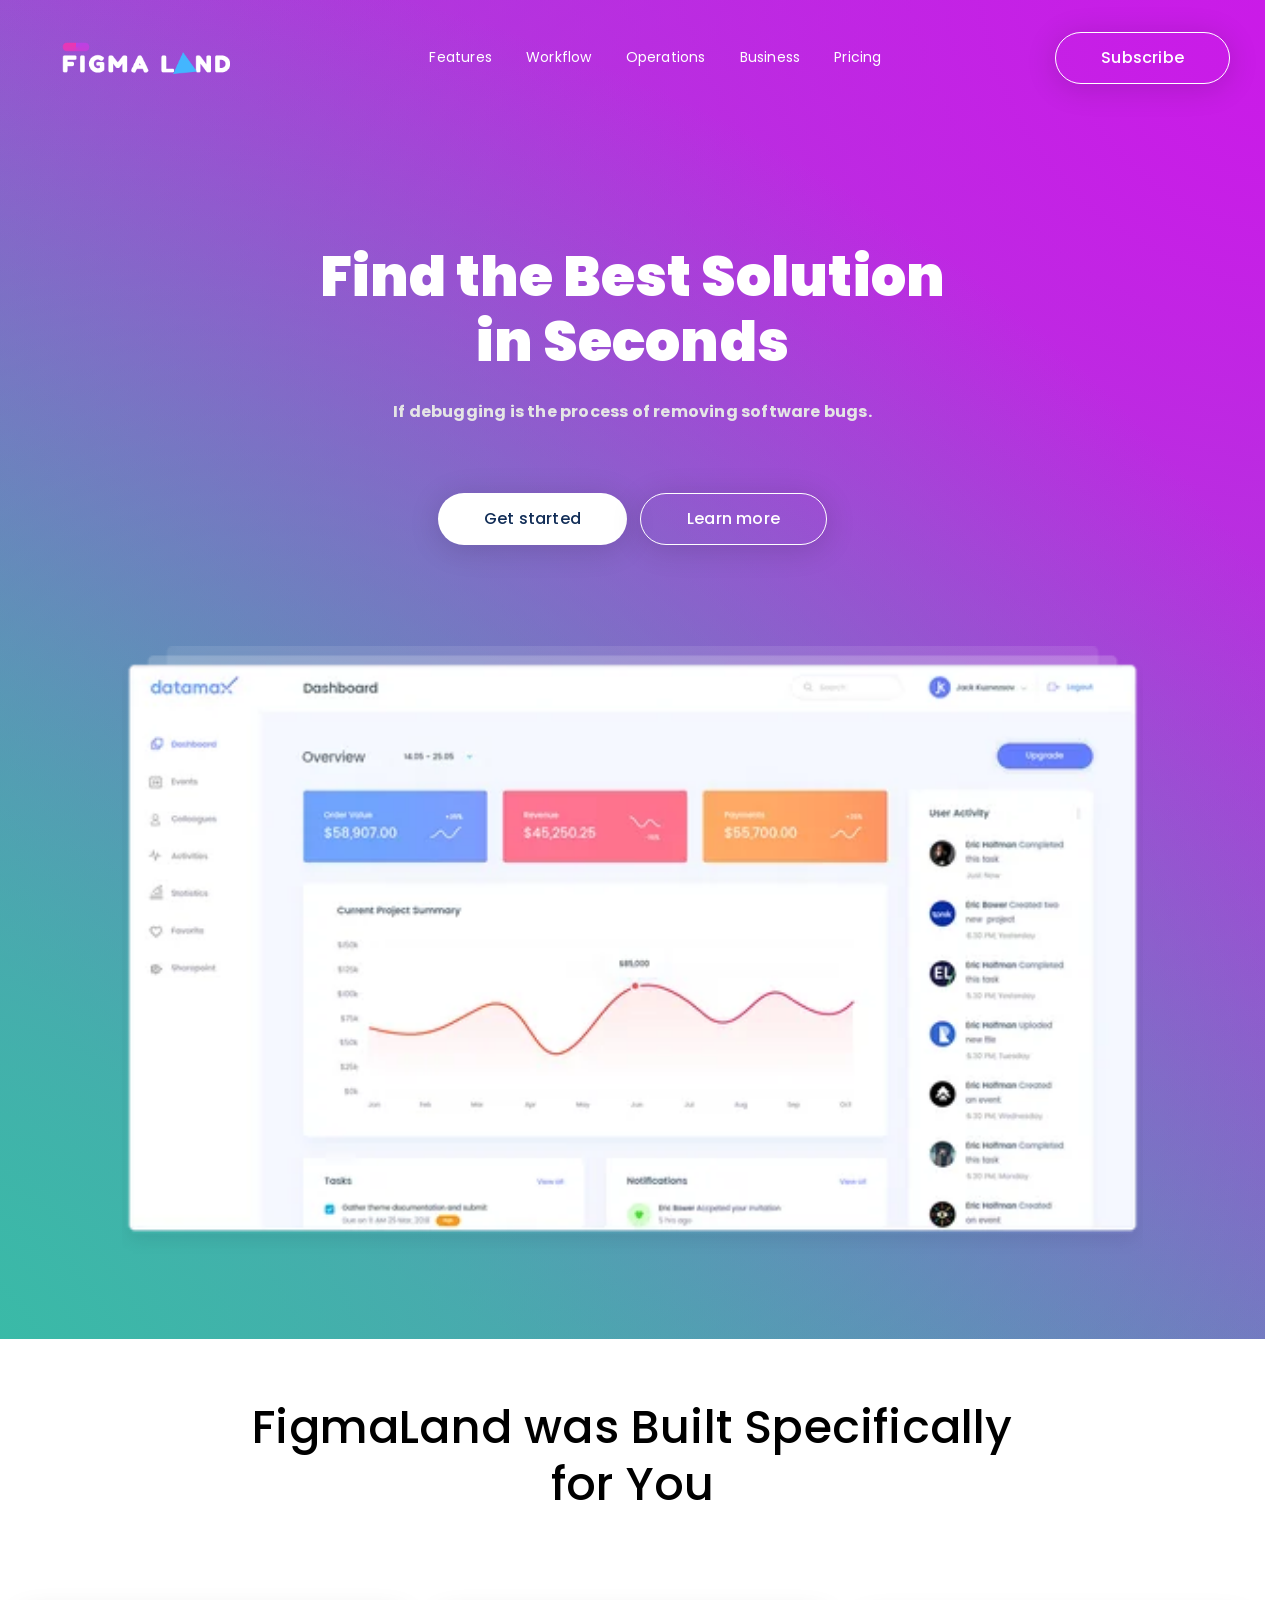
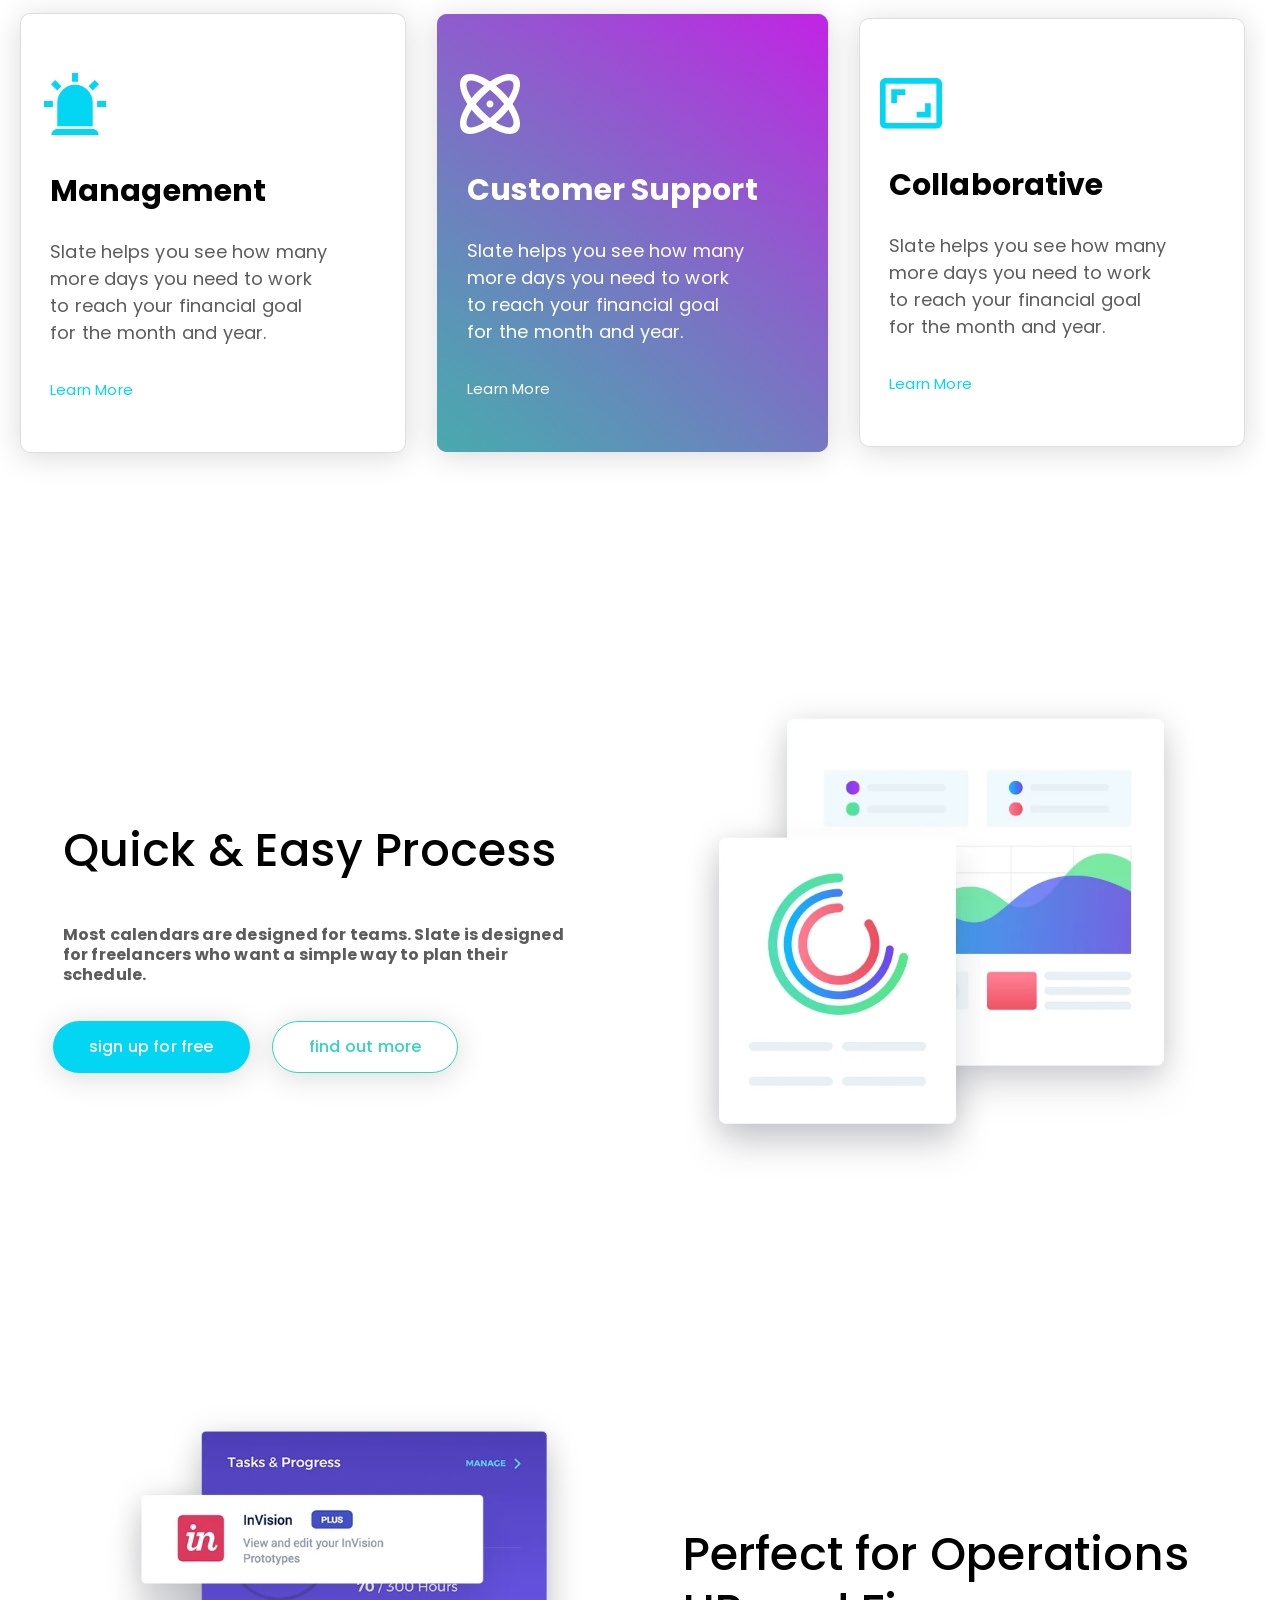
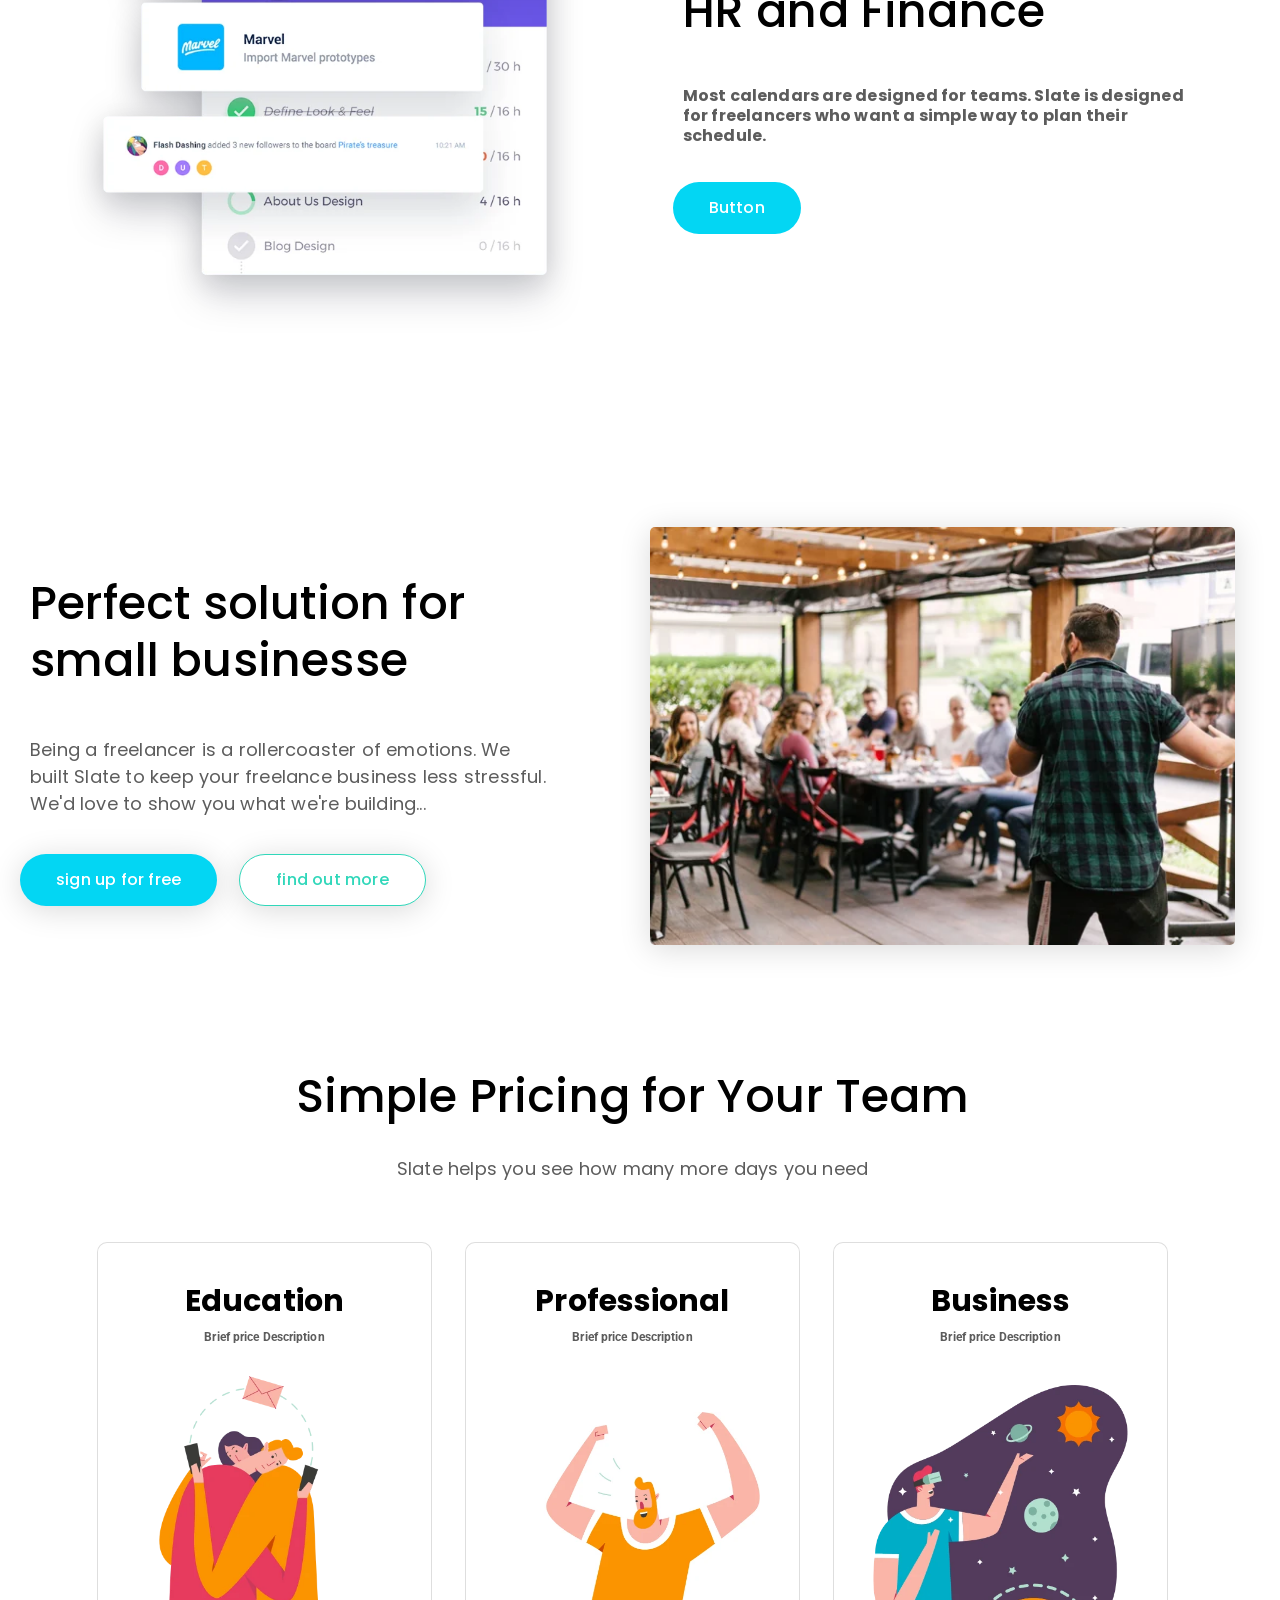
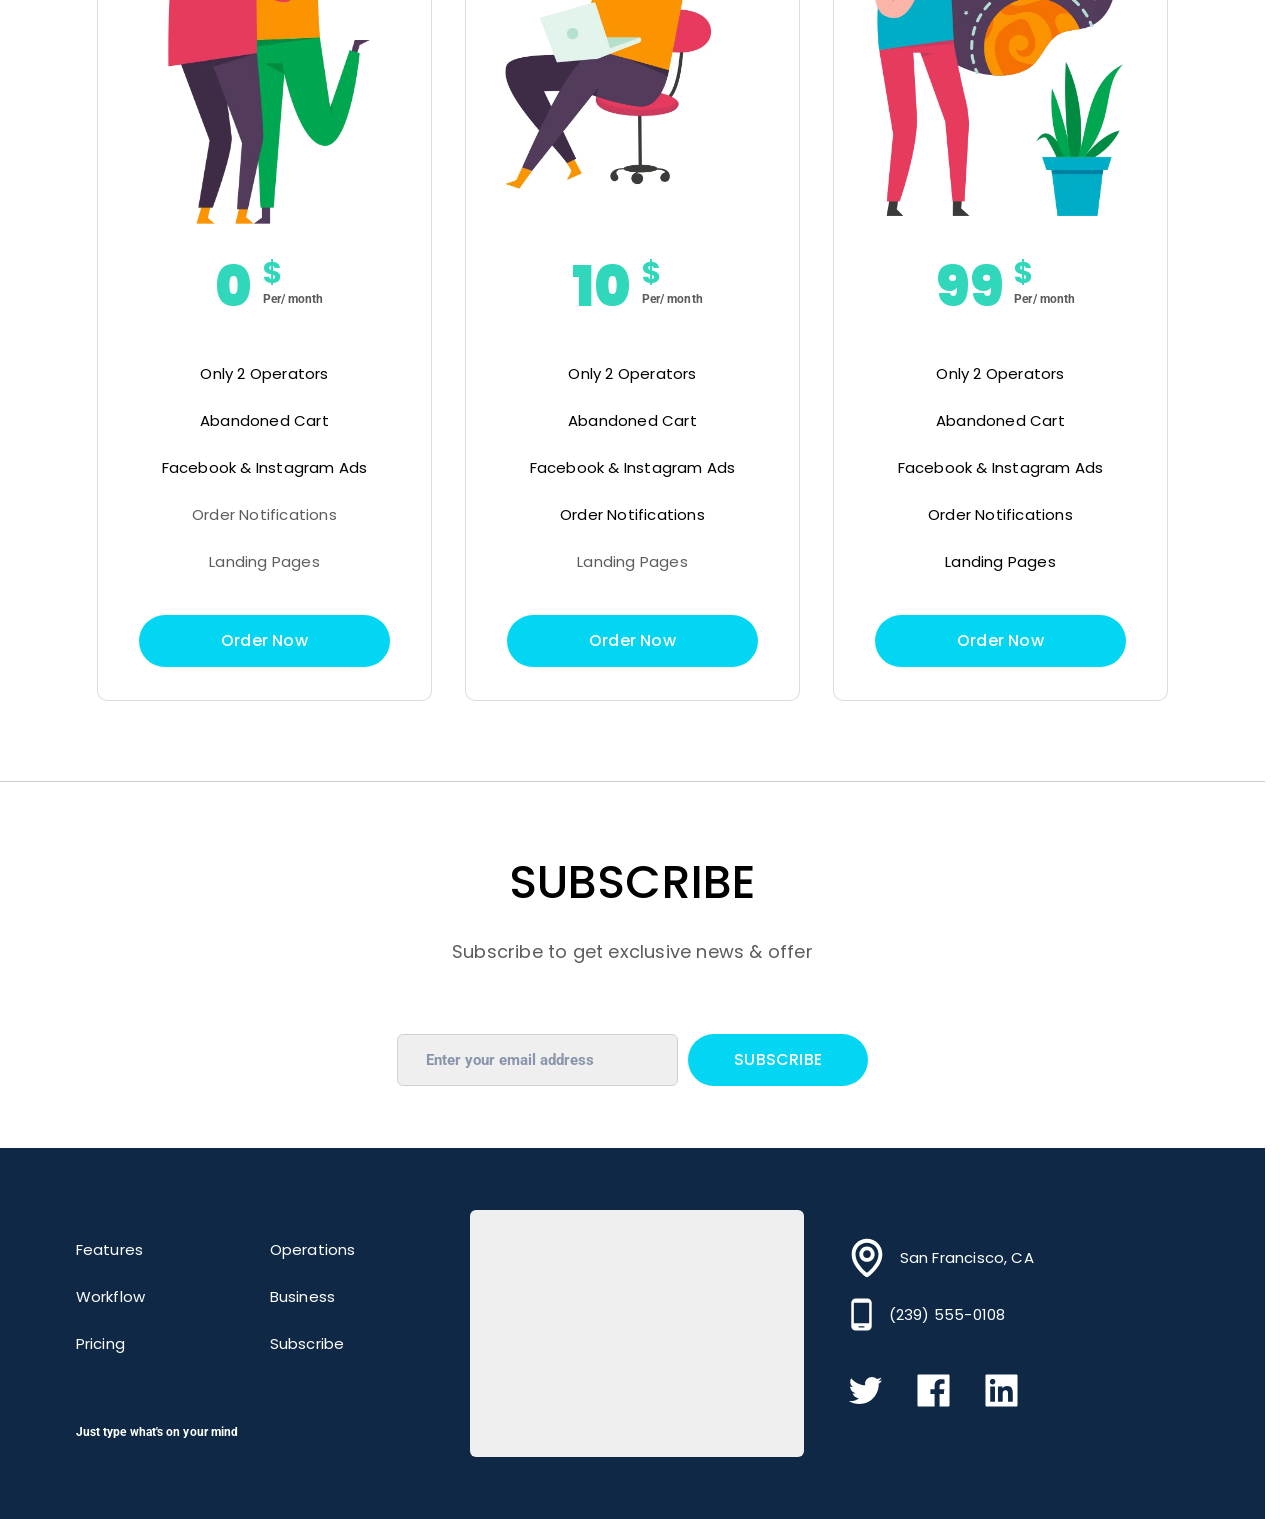
==== figma-land/index.html @ 1c2b17d4 "add figma-land card, psge" ====
<!DOCTYPE html>
<html dir="ltr" lang="en">
  <head>
    <meta charset="utf-8">
    <meta name="viewport" content="width=device-width, initial-scale=1">
    <meta name="description" content="Find the best solution in seconds with Figma Land. Explore a simpler way to manage your work.">
    <title>Figma Land</title>
    <link rel="preload" href="./assets/fonts/poppins/Poppins-500-latin-C8OXljZJ.woff2" as="font" type="font/woff2" crossorigin>
    <link rel="preload" href="./assets/fonts/poppins/Poppins-900-latin-BmL1zqjw.woff2" as="font" type="font/woff2" crossorigin media="(min-width: 992px)">
    <script type="module" crossorigin src="./assets/js/main-B8090FfX.js"></script>
    <link rel="stylesheet" crossorigin href="./assets/css/main-RjaWCXij.css">
  </head>
  <body>
    <header class="o-header js--header">
      <div class="container-lg">
        <div class="o-header__inner">
          <div class="o-header__logo">
            <div class="o-header__logo-image">
              <img src="./assets/images/brand/logo-light-dh3G6Lu9.webp" width="281" height="54" alt="Figma Land">
            </div>
          </div>
          <nav class="o-header__nav js--primary-nav" id="js--primary-nav" aria-label="Primary navigation">
            <a class="o-header__link c-link js--scroll-link" href="#features">Features</a>
            <a class="o-header__link c-link js--scroll-link" href="#workflow">Workflow</a>
            <a class="o-header__link c-link js--scroll-link" href="#operations">Operations</a>
            <a class="o-header__link c-link js--scroll-link" href="#business">Business</a>
            <a class="o-header__link c-link js--scroll-link" href="#pricing">Pricing</a>
          </nav>
          <div class="o-header__actions">
            <a class="c-button c-button__outline c-button__compact c-button__shadow js--scroll-link" href="#subscribe">Subscribe</a>
            <button class="o-header__toggle js--menu-toggle" type="button" aria-expanded="false" aria-controls="js--primary-nav" aria-label="Open menu">
              <span class="o-header__toggle-line" aria-hidden="true"></span>
              <span class="o-header__toggle-line" aria-hidden="true"></span>
              <span class="o-header__toggle-line" aria-hidden="true"></span>
            </button>
          </div>
        </div>
      </div>
    </header>
    <main class="js--main">
      <section class="s-hero c-animated-gradient js--hero" id="hero" aria-labelledby="hero-title">
        <div class="s-hero__content">
          <div class="container">
            <h1 class="s-hero__title" id="hero-title">
              Find the Best<br class="s-hero__break-mobile"> Solution<br class="s-hero__break"> in Seconds
            </h1>
            <div class="s-hero__description">
              <p>If debugging is the process of removing software bugs.</p>
            </div>
            <div class="s-hero__actions">
              <a class="c-button c-button__light c-button__hero c-button__shadow js--scroll-link" href="#pricing">Get started</a>
              <a class="c-button c-button__outline c-button__hero c-button__shadow js--scroll-link" href="#features">Learn more</a>
            </div>
            <div class="s-hero__screen">
              <picture>
                <source media="(max-width: 991px)" srcset="./assets/images/hero/dashboard-mobile-DphZDGR6.webp">
                <img src="./assets/images/hero/dashboard-JSu3V-UA.webp" width="1100" height="645" fetchpriority="high" alt="Dashboard showing revenue, payments, project performance and recent user activity.">
              </picture>
            </div>
          </div>
        </div>
      </section>
      <section class="s-features" id="features" aria-labelledby="features-title">
        <div class="container">
          <h2 class="s-features__title" id="features-title">FigmaLand was Built Specifically for You</h2>
          <div class="s-features__cards">
            <article class="c-feature-card">
              <div class="c-feature-card__icon">
                <svg width="62" height="62" aria-hidden="true"><use href="./assets/images/icons/features-Bz69c2e6.svg#management"/></svg>
              </div>
              <h3 class="c-feature-card__title">Management</h3>
              <div class="c-feature-card__description">
                <p>Slate helps you see how many more days you need to work to reach your financial goal for the month and year.</p>
              </div>
              <a class="c-feature-card__link js--placeholder" href="#" aria-label="Learn more about management">Learn More</a>
            </article>
            <article class="c-feature-card c-feature-card__highlight c-animated-gradient js--feature-gradient">
              <div class="c-feature-card__icon c-feature-card__icon-support">
                <svg width="62" height="62" aria-hidden="true"><use href="./assets/images/icons/features-Bz69c2e6.svg#support"/></svg>
              </div>
              <h3 class="c-feature-card__title">Customer Support</h3>
              <div class="c-feature-card__description">
                <p>Slate helps you see how many more days you need to work to reach your financial goal for the month and year.</p>
              </div>
              <a class="c-feature-card__link js--placeholder" href="#" aria-label="Learn more about customer support">Learn More</a>
            </article>
            <article class="c-feature-card">
              <div class="c-feature-card__icon c-feature-card__icon-collaborative">
                <svg width="62" height="50.7273" aria-hidden="true"><use href="./assets/images/icons/features-Bz69c2e6.svg#collaborative"/></svg>
              </div>
              <h3 class="c-feature-card__title">Collaborative</h3>
              <div class="c-feature-card__description">
                <p>Slate helps you see how many more days you need to work to reach your financial goal for the month and year.</p>
              </div>
              <a class="c-feature-card__link js--placeholder" href="#" aria-label="Learn more about collaborative">Learn More</a>
            </article>
          </div>
        </div>
      </section>
      <section class="s-content" id="workflow" aria-labelledby="workflow-title">
        <div class="container">
          <div class="s-content__inner">
            <div class="s-content__body">
              <div class="s-content__text">
                <h2 class="s-content__title" id="workflow-title">Quick &amp; Easy Process</h2>
                <div class="s-content__description">
                  <p>Most calendars are designed for teams. Slate is designed for freelancers who want a simple way to plan their schedule.</p>
                </div>
              </div>
              <div class="s-content__actions">
                <a class="c-button c-button__primary c-button__content c-button__shadow js--placeholder" href="#">sign up for free</a>
                <a class="c-button c-button__secondary c-button__content c-button__shadow js--scroll-link" href="#operations">find out more</a>
              </div>
            </div>
            <div class="s-content__media">
              <div class="s-content__image">
                <img src="./assets/images/content/workflow-WpZ6A9zy.webp" width="720" height="664" loading="lazy" decoding="async" alt="Analytics dashboard with activity rings and a performance chart.">
              </div>
            </div>
          </div>
        </div>
      </section>
      <section class="s-content s-content--reverse" id="operations" aria-labelledby="operations-title">
        <div class="container">
          <div class="s-content__inner">
            <div class="s-content__body">
              <div class="s-content__text">
                <h2 class="s-content__title" id="operations-title">
                  <span class="s-content__mobile">OpenType features and Variable fonts</span>
                  <span class="s-content__desktop">Perfect for Operations HR and Finance</span>
                </h2>
                <div class="s-content__description">
                  <p>Most calendars are designed for teams. Slate is designed for freelancers who want a simple way to plan their schedule.</p>
                </div>
              </div>
              <div class="s-content__actions">
                <a class="c-button c-button__primary c-button__content js--placeholder" href="#">Button</a>
              </div>
            </div>
            <div class="s-content__media">
              <div class="s-content__image">
                <img src="./assets/images/content/operations-IR4TufNn.webp" width="709" height="709" loading="lazy" decoding="async" alt="Task and progress dashboard with InVision and Marvel integrations and a team notification.">
              </div>
            </div>
          </div>
        </div>
      </section>
      <section class="s-content s-content--cta" id="business" aria-labelledby="business-title">
        <div class="container">
          <div class="s-content__inner">
            <div class="s-content__body">
              <div class="s-content__text">
                <h2 class="s-content__title" id="business-title">Perfect solution for small businesse</h2>
                <div class="s-content__description">
                  <p class="s-content__mobile">Being a freelancer is a rollercoaster of emotions. We built Slate to keep your freelance business less stressful....</p>
                  <p class="s-content__desktop">Being a freelancer is a rollercoaster of emotions. We built Slate to keep your freelance business less stressful. We'd love to show you what we're building...</p>
                </div>
              </div>
              <div class="s-content__actions">
                <a class="c-button c-button__primary c-button__content c-button__shadow js--placeholder" href="#">sign up for free</a>
                <a class="c-button c-button__secondary c-button__content c-button__shadow js--placeholder" href="#">find out more</a>
              </div>
            </div>
            <div class="s-content__media">
              <div class="s-content__image">
                <picture>
                  <source media="(max-width: 991px)" srcset="./assets/images/content/business-mobile-DPUWlEoi.webp">
                  <img src="./assets/images/content/business-BCDPt8r5.webp" width="1200" height="800" loading="lazy" decoding="async" alt="A speaker presenting to a group at a small business meetup.">
                </picture>
              </div>
            </div>
          </div>
        </div>
      </section>
      <section class="s-pricing" id="pricing" aria-labelledby="pricing-title">
        <div class="container">
          <h2 class="s-pricing__title" id="pricing-title">Simple Pricing for Your Team</h2>
          <div class="s-pricing__description">
            <p>Slate helps you see how many more days you need</p>
          </div>
          <div class="s-pricing__cards">
            <article class="c-pricing-card" aria-labelledby="pricing-education-title">
              <div class="c-pricing-card__heading">
                <h3 class="c-pricing-card__title" id="pricing-education-title">Education</h3>
                <div class="c-pricing-card__description"><p>Brief price Description</p></div>
              </div>
              <div class="c-pricing-card__image">
                <img src="./assets/images/pricing/education-BODKNkkq.webp" width="336" height="711" loading="lazy" decoding="async" alt="">
              </div>
              <div class="c-pricing-card__price" aria-label="$0 per month">
                <span class="c-pricing-card__amount" aria-hidden="true">0</span>
                <div aria-hidden="true">
                  <span class="c-pricing-card__currency">$</span>
                  <span class="c-pricing-card__period">Per/ month</span>
                </div>
              </div>
              <ul class="c-pricing-card__features" aria-label="Education plan features">
                <li>Only 2 Operators</li>
                <li>Abandoned Cart</li>
                <li>Facebook &amp; Instagram Ads</li>
                <li class="c-pricing-card__feature--unavailable"><span class="sr-only">Not included: </span>Order Notifications</li>
                <li class="c-pricing-card__feature--unavailable"><span class="sr-only">Not included: </span>Landing Pages</li>
              </ul>
              <div class="c-pricing-card__actions">
                <a class="c-button c-button__primary c-button__pricing js--placeholder" href="#" aria-label="Order the Education plan">Order Now</a>
              </div>
            </article>
            <article class="c-pricing-card" aria-labelledby="pricing-professional-title">
              <div class="c-pricing-card__heading">
                <h3 class="c-pricing-card__title" id="pricing-professional-title">Professional</h3>
                <div class="c-pricing-card__description"><p>Brief price Description</p></div>
              </div>
              <div class="c-pricing-card__image">
                <img src="./assets/images/pricing/professional-DNjPQ1RZ.webp" width="473" height="698" loading="lazy" decoding="async" alt="">
              </div>
              <div class="c-pricing-card__price" aria-label="$10 per month">
                <span class="c-pricing-card__amount" aria-hidden="true">10</span>
                <div aria-hidden="true">
                  <span class="c-pricing-card__currency">$</span>
                  <span class="c-pricing-card__period">Per/ month</span>
                </div>
              </div>
              <ul class="c-pricing-card__features" aria-label="Professional plan features">
                <li>Only 2 Operators</li>
                <li>Abandoned Cart</li>
                <li>Facebook &amp; Instagram Ads</li>
                <li>Order Notifications</li>
                <li class="c-pricing-card__feature--unavailable"><span class="sr-only">Not included: </span>Landing Pages</li>
              </ul>
              <div class="c-pricing-card__actions">
                <a class="c-button c-button__primary c-button__pricing js--placeholder" href="#" aria-label="Order the Professional plan">Order Now</a>
              </div>
            </article>
            <article class="c-pricing-card" aria-labelledby="pricing-business-title">
              <div class="c-pricing-card__heading">
                <h3 class="c-pricing-card__title" id="pricing-business-title">Business</h3>
                <div class="c-pricing-card__description"><p>Brief price Description</p></div>
              </div>
              <div class="c-pricing-card__image">
                <img src="./assets/images/pricing/business-BGViwIOB.webp" width="426" height="719" loading="lazy" decoding="async" alt="">
              </div>
              <div class="c-pricing-card__price" aria-label="$99 per month">
                <span class="c-pricing-card__amount" aria-hidden="true">99</span>
                <div aria-hidden="true">
                  <span class="c-pricing-card__currency">$</span>
                  <span class="c-pricing-card__period">Per/ month</span>
                </div>
              </div>
              <ul class="c-pricing-card__features" aria-label="Business plan features">
                <li>Only 2 Operators</li>
                <li>Abandoned Cart</li>
                <li>Facebook &amp; Instagram Ads</li>
                <li>Order Notifications</li>
                <li>Landing Pages</li>
              </ul>
              <div class="c-pricing-card__actions">
                <a class="c-button c-button__primary c-button__pricing js--placeholder" href="#" aria-label="Order the Business plan">Order Now</a>
              </div>
            </article>
          </div>
        </div>
      </section>
      <section class="s-subscribe" id="subscribe" aria-labelledby="subscribe-title">
        <div class="container">
          <div class="s-subscribe__inner">
            <div class="s-subscribe__text">
              <h2 class="s-subscribe__title" id="subscribe-title">SUBSCRIBE</h2>
              <div class="s-subscribe__description" id="subscribe-description">
                <p>Subscribe to get exclusive news &amp; offer</p>
              </div>
            </div>
            <form class="s-subscribe__form js--subscribe-form" method="post" aria-describedby="subscribe-description">
              <div class="s-subscribe__fields">
                <div class="s-subscribe__field">
                  <label class="sr-only" for="subscribe-email">Email address</label>
                  <input class="c-input" id="subscribe-email" name="email" type="email" autocomplete="email" placeholder="Enter your email address" required>
                </div>
                <button class="c-button c-button__subscribe" type="submit">Subscribe</button>
              </div>
              <div class="s-subscribe__status js--subscribe-status" role="status" hidden></div>
            </form>
          </div>
        </div>
      </section>
    </main>
    <footer class="o-footer js--footer" id="contact" aria-label="Contact and site navigation">
      <div class="container">
        <div class="o-footer__inner">
          <div class="o-footer__navigation">
            <nav class="o-footer__links" aria-label="Footer navigation">
              <ul class="o-footer__list">
                <li><a class="o-footer__link c-link js--scroll-link" href="#features">Features</a></li>
                <li><a class="o-footer__link c-link js--scroll-link" href="#workflow">Workflow</a></li>
                <li><a class="o-footer__link c-link js--scroll-link" href="#pricing">Pricing</a></li>
              </ul>
              <ul class="o-footer__list">
                <li><a class="o-footer__link c-link js--scroll-link" href="#operations">Operations</a></li>
                <li><a class="o-footer__link c-link js--scroll-link" href="#business">Business</a></li>
                <li><a class="o-footer__link c-link js--scroll-link" href="#subscribe">Subscribe</a></li>
              </ul>
            </nav>
            <div class="o-footer__caption"><p>Just type what's on your mind</p></div>
          </div>
          <div class="o-footer__map">
            <iframe src="https://maps.google.com/maps?q=San%20Francisco%2C%20CA&amp;ll=37.7749%2C-122.4194&amp;z=14&amp;output=embed" title="Interactive Google Map of San Francisco, California" width="334" height="247" loading="lazy" allowfullscreen referrerpolicy="strict-origin-when-cross-origin"></iframe>
          </div>
          <address class="o-footer__contacts">
            <div class="o-footer__contact">
              <svg width="46" height="46" aria-hidden="true"><use href="./assets/images/icons/footer-CkkJYfHQ.svg#location"/></svg>
              <a class="o-footer__link c-link" href="https://www.google.com/maps/search/?api=1&amp;query=San%20Francisco%2C%20CA" target="_blank" rel="noopener noreferrer">San Francisco, CA</a>
            </div>
            <div class="o-footer__contact">
              <svg width="35" height="35" aria-hidden="true"><use href="./assets/images/icons/footer-CkkJYfHQ.svg#phone"/></svg>
              <a class="o-footer__link c-link" href="tel:+12395550108">(239) 555-0108</a>
            </div>
            <div class="o-footer__socials" role="group" aria-label="Social media">
              <a class="o-footer__social js--placeholder" href="#" aria-label="Twitter">
                <svg width="41" height="41" aria-hidden="true"><use href="./assets/images/icons/footer-CkkJYfHQ.svg#twitter"/></svg>
              </a>
              <a class="o-footer__social js--placeholder" href="#" aria-label="Facebook">
                <svg width="41" height="41" aria-hidden="true"><use href="./assets/images/icons/footer-CkkJYfHQ.svg#facebook"/></svg>
              </a>
              <a class="o-footer__social js--placeholder" href="#" aria-label="LinkedIn">
                <svg width="41" height="41" aria-hidden="true"><use href="./assets/images/icons/footer-CkkJYfHQ.svg#linkedin"/></svg>
              </a>
            </div>
          </address>
        </div>
      </div>
    </footer>
  </body>
</html>
---- figma-land/assets/css/main-RjaWCXij.css ----
/*! tailwindcss v4.3.3 | MIT License | https://tailwindcss.com */
@layer properties{@supports (((-webkit-hyphens:none)) and (not (margin-trim:inline))) or ((-moz-orient:inline) and (not (color:rgb(from red r g b)))){*,:before,:after,::backdrop{--tw-leading:initial;--tw-font-weight:initial;--tw-tracking:initial;--tw-duration:initial;--tw-outline-style:solid;--tw-border-style:solid;--tw-shadow:0 0 #0000;--tw-shadow-color:initial;--tw-shadow-alpha:100%;--tw-inset-shadow:0 0 #0000;--tw-inset-shadow-color:initial;--tw-inset-shadow-alpha:100%;--tw-ring-color:initial;--tw-ring-shadow:0 0 #0000;--tw-inset-ring-color:initial;--tw-inset-ring-shadow:0 0 #0000;--tw-ring-inset:initial;--tw-ring-offset-width:0px;--tw-ring-offset-color:#fff;--tw-ring-offset-shadow:0 0 #0000;--tw-scale-x:1;--tw-scale-y:1;--tw-scale-z:1;--tw-ease:initial;--tw-translate-x:0;--tw-translate-y:0;--tw-translate-z:0}}}@layer theme{:root,:host{--font-sans:"Poppins", "Roboto", sans-serif;--font-mono:ui-monospace, SFMono-Regular, Menlo, Monaco, Consolas, "Liberation Mono", "Courier New", monospace;--spacing:1px;--font-weight-normal:400;--font-weight-medium:500;--font-weight-semibold:600;--font-weight-bold:700;--font-weight-black:900;--leading-tight:1.25;--ease-out:cubic-bezier(0, 0, .2, 1);--default-transition-duration:.15s;--default-transition-timing-function:cubic-bezier(.4, 0, .2, 1);--default-font-family:var(--font-sans);--default-mono-font-family:var(--font-mono);--color-black:#000;--color-white:#fff;--color-secondary:#03d6f3;--color-tertiary:#0e2846;--font-default:"Poppins", "Roboto", sans-serif;--font-secondary:"Roboto", sans-serif;--text-base:16px;--leading-10:1}}@layer base{*,:after,:before,::backdrop{box-sizing:border-box;border:0 solid;margin:0;padding:0}::file-selector-button{box-sizing:border-box;border:0 solid;margin:0;padding:0}html,:host{-webkit-text-size-adjust:100%;tab-size:4;line-height:1.5;font-family:var(--default-font-family,-apple-system, BlinkMacSystemFont, "Segoe UI", Roboto, "Helvetica Neue", "Noto Sans", Arial, sans-serif, "Apple Color Emoji", "Segoe UI Emoji", "Segoe UI Symbol", "Noto Color Emoji");font-feature-settings:var(--default-font-feature-settings,normal);font-variation-settings:var(--default-font-variation-settings,normal);-webkit-tap-highlight-color:transparent}hr{height:0;color:inherit;border-top-width:1px}abbr:where([title]){-webkit-text-decoration:underline dotted;text-decoration:underline dotted}h1,h2,h3,h4,h5,h6{font-size:inherit;font-weight:inherit}a{color:inherit;-webkit-text-decoration:inherit;-webkit-text-decoration:inherit;-webkit-text-decoration:inherit;-webkit-text-decoration:inherit;text-decoration:inherit}b,strong{font-weight:bolder}code,kbd,samp,pre{font-family:var(--default-mono-font-family,ui-monospace, SFMono-Regular, Menlo, Monaco, Consolas, "Liberation Mono", "Courier New", monospace);font-feature-settings:var(--default-mono-font-feature-settings,normal);font-variation-settings:var(--default-mono-font-variation-settings,normal);font-size:1em}small{font-size:80%}sub,sup{vertical-align:baseline;font-size:75%;line-height:0;position:relative}sub{bottom:-.25em}sup{top:-.5em}table{text-indent:0;border-color:inherit;border-collapse:collapse}:-moz-focusring:where(:not(iframe)){outline:auto}progress{vertical-align:baseline}summary{display:list-item}ol,ul,menu{list-style:none}img,svg,video,canvas,audio,iframe,embed,object{vertical-align:middle;display:block}img,video{max-width:100%;height:auto}button,input,select,optgroup,textarea{font:inherit;font-feature-settings:inherit;font-variation-settings:inherit;letter-spacing:inherit;color:inherit;opacity:1;background-color:#0000;border-radius:0}::file-selector-button{font:inherit;font-feature-settings:inherit;font-variation-settings:inherit;letter-spacing:inherit;color:inherit;opacity:1;background-color:#0000;border-radius:0}:where(select:is([multiple],[size])) optgroup{font-weight:bolder}:where(select:is([multiple],[size])) optgroup option{padding-inline-start:20px}::file-selector-button{margin-inline-end:4px}::placeholder{opacity:1}@supports (not ((-webkit-appearance:-apple-pay-button))) or (contain-intrinsic-size:1px){::placeholder{color:currentColor}@supports (color:color-mix(in lab, red, red)){::placeholder{color:color-mix(in oklab, currentcolor 50%, transparent)}}}textarea{resize:vertical}::-webkit-search-decoration{-webkit-appearance:none}::-webkit-date-and-time-value{min-height:1lh;text-align:inherit}::-webkit-datetime-edit{display:inline-flex}::-webkit-datetime-edit-fields-wrapper{padding:0}::-webkit-datetime-edit{padding-block:0}::-webkit-datetime-edit-year-field{padding-block:0}::-webkit-datetime-edit-month-field{padding-block:0}::-webkit-datetime-edit-day-field{padding-block:0}::-webkit-datetime-edit-hour-field{padding-block:0}::-webkit-datetime-edit-minute-field{padding-block:0}::-webkit-datetime-edit-second-field{padding-block:0}::-webkit-datetime-edit-millisecond-field{padding-block:0}::-webkit-datetime-edit-meridiem-field{padding-block:0}::-webkit-calendar-picker-indicator{line-height:1}:-moz-ui-invalid{box-shadow:none}button,input:where([type=button],[type=reset],[type=submit]){appearance:button}::file-selector-button{appearance:button}::-webkit-inner-spin-button{height:auto}::-webkit-outer-spin-button{height:auto}[hidden]:where(:not([hidden=until-found])){display:none!important}html{scrollbar-gutter:stable}body{font-family:var(--font-default);color:var(--color-black);font-size:24px}::selection{color:#fff;background:#000}p{font-size:var(--text-base);--tw-leading:calc(var(--spacing) * 15);line-height:calc(var(--spacing) * 15)}p+p{margin-top:16px}h1{--tw-leading:var(--leading-tight);font-size:40px;line-height:var(--leading-tight);--tw-font-weight:var(--font-weight-bold);font-weight:var(--font-weight-bold);color:var(--color-black)}h2{--tw-leading:var(--leading-tight);font-size:32px;line-height:var(--leading-tight);--tw-font-weight:var(--font-weight-semibold);font-weight:var(--font-weight-semibold)}h3{--tw-font-weight:var(--font-weight-semibold);font-size:24px;font-weight:var(--font-weight-semibold)}.c-button{cursor:pointer;justify-content:center;align-items:center;gap:calc(var(--spacing) * 10);text-align:center;vertical-align:middle;max-width:100%;font-family:var(--font-default);--tw-leading:var(--leading-10);font-size:16px;line-height:var(--leading-10);--tw-font-weight:var(--font-weight-medium);font-weight:var(--font-weight-medium);--tw-tracking:.2px;letter-spacing:.2px;transition-property:background-color,color,border-color,box-shadow,opacity;transition-timing-function:var(--tw-ease,var(--default-transition-timing-function));transition-duration:var(--tw-duration,var(--default-transition-duration));--tw-duration:.3s;flex-shrink:0;text-decoration-line:none;transition-duration:.3s;display:inline-flex}.c-button:focus-visible{outline-style:var(--tw-outline-style);outline-offset:4px;outline-width:2px;outline-color:currentColor}.c-button:disabled,.c-button[aria-disabled=true]{cursor:not-allowed;opacity:.5}@media (prefers-reduced-motion:reduce){.c-button{transition-property:none}}.c-button__primary,.c-button__light,.c-button__secondary,.c-button__outline{min-height:calc(var(--spacing) * 52);padding-inline:calc(var(--spacing) * 46);padding-block:calc(var(--spacing) * 18);border-radius:39px}.c-button__primary{border-style:var(--tw-border-style);background-color:var(--color-secondary);color:var(--color-white);border-width:0}@media (hover:hover){.c-button__primary:hover:not(:disabled):not([aria-disabled=true]){color:var(--color-secondary);background-color:#112d57}}.c-button__light{border-style:var(--tw-border-style);background-color:var(--color-white);color:#112d57;border-width:0}@media (hover:hover){.c-button__light:hover:not(:disabled):not([aria-disabled=true]){color:var(--color-white);--tw-shadow:0 8px 24px var(--tw-shadow-color,#112d574d);box-shadow:var(--tw-inset-shadow), var(--tw-inset-ring-shadow), var(--tw-ring-offset-shadow), var(--tw-ring-shadow), var(--tw-shadow);background-color:#112d57}}.c-button__secondary{border-style:var(--tw-border-style);--tw-border-style:solid;background-color:var(--color-white);padding-inline:calc(var(--spacing) * 45);padding-block:calc(var(--spacing) * 17);color:#30d7ba;border:1px solid #30d7ba}@media (hover:hover){.c-button__secondary:hover:not(:disabled):not([aria-disabled=true]){color:#112d57;background-color:#30d7ba}}.c-button__outline{border-style:var(--tw-border-style);--tw-border-style:solid;border-style:solid;border-width:1px;border-color:var(--color-white);padding-inline:calc(var(--spacing) * 45);padding-block:calc(var(--spacing) * 17);color:var(--color-white);background-color:#0000}@media (hover:hover){.c-button__outline:hover:not(:disabled):not([aria-disabled=true]){background-color:var(--color-white);color:#112d57}}.c-button__primary:focus-visible,.c-button__secondary:focus-visible,.c-button__subscribe:focus-visible{outline-color:#112d57}.c-button__shadow{--tw-shadow:0 4px 31px 0 var(--tw-shadow-color,#00000026);box-shadow:var(--tw-inset-shadow), var(--tw-inset-ring-shadow), var(--tw-ring-offset-shadow), var(--tw-ring-shadow), var(--tw-shadow)}.c-button__compact{padding-inline:clamp(14px,5.35vw,28px)}@media (width>=992px){.c-button__compact{padding-inline:calc(var(--spacing) * 45)}}.c-button__hero{padding-inline:calc(var(--spacing) * 80)}@media (width>=768px){.c-button__hero{padding-inline:calc(var(--spacing) * 46)}}.c-button__pricing{width:100%;max-width:calc(var(--spacing) * 251);padding-inline:calc(var(--spacing) * 20)}.c-button__content{padding-inline:calc(var(--spacing) * 36)}.c-button__subscribe{min-height:calc(var(--spacing) * 62);border-style:var(--tw-border-style);background-color:var(--color-secondary);width:100%;padding-inline:calc(var(--spacing) * 30);padding-block:calc(var(--spacing) * 23);color:var(--color-white);border-width:0;border-radius:6px}@media (width>=992px){.c-button__subscribe{min-height:calc(var(--spacing) * 52);width:auto;padding-inline:calc(var(--spacing) * 46);padding-block:calc(var(--spacing) * 18);text-transform:uppercase;border-radius:39px}}@media (hover:hover){.c-button__subscribe:hover:not(:disabled):not([aria-disabled=true]){color:var(--color-secondary);background-color:#112d57}}.c-link{position:relative}.c-link:after{pointer-events:none;bottom:calc(var(--spacing) * 4);height:calc(var(--spacing) * 2);transition-property:transform,translate,scale,rotate;transition-timing-function:var(--tw-ease,var(--default-transition-timing-function));transition-duration:var(--tw-duration,var(--default-transition-duration));--tw-duration:.3s;content:"";right:var(--link-underline-inset,10px);left:var(--link-underline-inset,10px);transform-origin:100%;background-color:currentColor;border-radius:2px;transition-duration:.3s;position:absolute;transform:scaleX(0)}.c-link:hover:after,.c-link:focus-visible:after{transform-origin:0;transform:scaleX(1)}.c-link:focus-visible{outline-style:var(--tw-outline-style);outline-offset:4px;outline-width:2px;outline-color:currentColor}@media (prefers-reduced-motion:reduce){.c-link:after{transition-property:none}}.c-input{border-style:var(--tw-border-style);--tw-border-style:solid;width:100%;min-width:0;padding-inline:clamp(20px,9.18vw,48px);padding-block:calc(var(--spacing) * 15);font-family:var(--font-secondary);--tw-leading:24px;--tw-font-weight:var(--font-weight-bold);font-size:15px;line-height:24px;font-weight:var(--font-weight-bold);color:#112d57;transition-property:border-color,background-color;transition-timing-function:var(--tw-ease,var(--default-transition-timing-function));transition-duration:var(--tw-duration,var(--default-transition-duration));--tw-duration:.3s;background-color:#efefef;border:1px solid #d0d0d0;border-radius:7px;transition-duration:.3s;display:block}@media (width>=992px){.c-input{padding-inline:calc(var(--spacing) * 28);padding-block:calc(var(--spacing) * 13);border-radius:6px}}.c-input::placeholder{color:#8895aa;opacity:1}.c-input:focus-visible{border-color:var(--color-secondary);background-color:var(--color-white);outline-style:var(--tw-outline-style);outline-offset:2px;outline-width:2px;outline-color:#112d57}@media (prefers-reduced-motion:reduce){.c-input{transition-property:none}}.c-animated-gradient{--gradient-duration:4s;isolation:isolate;background:linear-gradient(35deg,#37bda6 0%,#cb1ae8 100%);position:relative;overflow:hidden}.c-animated-gradient:before{pointer-events:none;z-index:calc(10 * -1);content:"";width:var(--gradient-size,200vmax);height:var(--gradient-size,200vmax);animation:gradient-flow var(--gradient-duration) ease-in-out infinite alternate paused, gradient-rotation calc(var(--gradient-duration) * 4) linear infinite paused;background:radial-gradient(at 15% 75%,#37bda6 0%,#0000 60%),radial-gradient(at 85% 25%,#cb1ae8 0%,#0000 60%),linear-gradient(35deg,#37bda6 0%,#cb1ae8 100%);position:absolute;top:50%;left:50%;translate:-52% -48%;rotate:-8deg;scale:1.03}@media (prefers-reduced-motion:reduce){.c-animated-gradient:before{animation:none}}@keyframes gradient-flow{0%{translate:-52% -48%;scale:1.03}50%{translate:-48% -52%;scale:1.06}to{translate:-51% -49%;scale:1.03}}@keyframes gradient-rotation{0%{rotate:-8deg}to{rotate:352deg}}.c-feature-card{align-items:center;gap:calc(var(--spacing) * 10);background-color:var(--color-white);width:100%;min-width:0;padding-inline:clamp(20px,10vw,50px);padding-block:calc(var(--spacing) * 40);text-align:center;--tw-shadow:inset 0 0 0 1px var(--tw-shadow-color,#dedede), 0 4px 31px 0 var(--tw-shadow-color,#00000026);box-shadow:var(--tw-inset-shadow), var(--tw-inset-ring-shadow), var(--tw-ring-offset-shadow), var(--tw-ring-shadow), var(--tw-shadow);border-radius:10px;flex-direction:column;display:flex}@media (width>=992px){.c-feature-card{width:auto;max-width:none;padding-inline:calc(var(--spacing) * 20);text-align:left;align-items:flex-start}}@media (width>=1300px){.c-feature-card{padding-inline:calc(var(--spacing) * 50)}}.c-feature-card__icon{padding-inline:calc(var(--spacing) * 4);padding-block:calc(var(--spacing) * 2);color:var(--color-secondary);flex-shrink:0;justify-content:center;align-items:center;display:flex}@media (width>=992px){.c-feature-card__icon{padding-block:calc(var(--spacing) * 20)}}.c-feature-card__icon svg{flex-shrink:0;display:block}.c-feature-card__icon-support{padding:calc(var(--spacing) * 3)}@media (width>=992px){.c-feature-card__icon-support{padding-inline:calc(var(--spacing) * 3);padding-block:calc(var(--spacing) * 20)}.c-feature-card__icon-support svg{height:calc(var(--spacing) * 60);width:calc(var(--spacing) * 60)}}.c-feature-card__icon-collaborative{padding-inline:var(--spacing);padding-block:calc(var(--spacing) * 3)}@media (width>=992px){.c-feature-card__icon-collaborative{padding-block:calc(var(--spacing) * 20)}}.c-feature-card__title{padding:calc(var(--spacing) * 10);--tw-leading:1.1;--tw-font-weight:var(--font-weight-bold);font-size:clamp(24px,6vw,30px);line-height:1.1;font-weight:var(--font-weight-bold);--tw-tracking:.1px;letter-spacing:.1px;color:var(--color-black)}@media (width>=992px){.c-feature-card__title{font-size:30px}}.c-feature-card__description{padding:calc(var(--spacing) * 10);--tw-leading:27px;--tw-font-weight:var(--font-weight-normal);font-size:18px;line-height:27px;font-weight:var(--font-weight-normal);--tw-tracking:.2px;letter-spacing:.2px;color:#5c5c5c}@media (width>=992px){.c-feature-card__description{max-width:calc(var(--spacing) * 301)}}.c-feature-card__description *{font-size:inherit;line-height:inherit}.c-feature-card__link{padding:calc(var(--spacing) * 10);--tw-leading:27px;--tw-font-weight:var(--font-weight-normal);font-size:15px;line-height:27px;font-weight:var(--font-weight-normal);--tw-tracking:.2px;letter-spacing:.2px;color:var(--color-secondary);position:relative}.c-feature-card__link:after{right:calc(var(--spacing) * 10);bottom:calc(var(--spacing) * 8);left:calc(var(--spacing) * 10);height:var(--spacing);transition-property:transform,translate,scale,rotate;transition-timing-function:var(--tw-ease,var(--default-transition-timing-function));transition-duration:var(--tw-duration,var(--default-transition-duration));--tw-duration:.3s;content:"";transform-origin:100%;background-color:currentColor;transition-duration:.3s;position:absolute;transform:scaleX(0)}.c-feature-card__link:hover:after,.c-feature-card__link:focus-visible:after{transform-origin:0;transform:scaleX(1)}.c-feature-card__link:focus-visible{outline-style:var(--tw-outline-style);outline-offset:2px;outline-width:2px;outline-color:currentColor}@media (prefers-reduced-motion:reduce){.c-feature-card__link:after{transition-property:none}}.c-feature-card__highlight{--gradient-duration:4s}@media (width>=992px){.c-feature-card__highlight{max-width:none}}.c-feature-card__highlight .c-feature-card__icon,.c-feature-card__highlight .c-feature-card__title,.c-feature-card__highlight .c-feature-card__description,.c-feature-card__highlight .c-feature-card__link{color:var(--color-white)}.c-pricing-card{align-items:center;gap:calc(var(--spacing) * 30);background-color:var(--color-white);text-align:center;--tw-shadow:inset 0 0 0 1px var(--tw-shadow-color,#dedede);width:100%;min-width:0;box-shadow:var(--tw-inset-shadow), var(--tw-inset-ring-shadow), var(--tw-ring-offset-shadow), var(--tw-ring-shadow), var(--tw-shadow);border-radius:10px;flex-direction:column;padding:clamp(20px,7.65vw,40px);display:flex}@media (width>=768px){.c-pricing-card{flex:0 calc(50% - 16.5px)}}@media (width>=992px){.c-pricing-card{max-width:calc(var(--spacing) * 335);flex:1;padding:clamp(20px,2.6vw,40px)}}@media (width>=1300px){.c-pricing-card{padding:calc(var(--spacing) * 40)}}.c-pricing-card__heading{width:100%}.c-pricing-card__title{padding:calc(var(--spacing) * 10);--tw-leading:33px;--tw-font-weight:var(--font-weight-bold);font-size:clamp(24px,8vw,30px);line-height:33px;font-weight:var(--font-weight-bold);--tw-tracking:.1px;letter-spacing:.1px;color:var(--color-black)}@media (width>=992px){.c-pricing-card__title{font-size:30px}}.c-pricing-card__description{padding-inline:calc(var(--spacing) * 10);font-family:var(--font-secondary);--tw-leading:18px;--tw-font-weight:var(--font-weight-bold);font-size:12px;line-height:18px;font-weight:var(--font-weight-bold);--tw-tracking:.1px;letter-spacing:.1px;color:#5c5c5c}.c-pricing-card__description *{font-size:inherit;line-height:inherit}.c-pricing-card__image{aspect-ratio:262/266;width:100%;max-width:calc(var(--spacing) * 262);margin-inline:auto;position:relative}@media (width>=992px){.c-pricing-card__image{aspect-ratio:255/448;max-width:calc(var(--spacing) * 255)}}.c-pricing-card__image img{object-fit:contain;width:100%;height:100%;display:block;position:absolute;inset:0}.c-pricing-card__price{justify-content:center;align-items:center;display:flex}.c-pricing-card__amount{padding-inline:calc(var(--spacing) * 10);--tw-leading:66px;--tw-font-weight:var(--font-weight-black);font-size:55px;line-height:66px;font-weight:var(--font-weight-black);--tw-tracking:.2px;letter-spacing:.2px;color:#30d7ba}.c-pricing-card__currency{text-align:left;--tw-leading:33px;--tw-font-weight:var(--font-weight-bold);font-size:30px;line-height:33px;font-weight:var(--font-weight-bold);--tw-tracking:.1px;letter-spacing:.1px;color:#30d7ba;display:block}.c-pricing-card__period{padding-bottom:calc(var(--spacing) * 10);text-align:left;font-family:var(--font-secondary);--tw-leading:18px;--tw-font-weight:var(--font-weight-bold);font-size:12px;line-height:18px;font-weight:var(--font-weight-bold);--tw-tracking:.1px;letter-spacing:.1px;color:#5c5c5c;display:block}.c-pricing-card__features{--tw-leading:27px;--tw-font-weight:var(--font-weight-normal);width:100%;font-size:15px;line-height:27px;font-weight:var(--font-weight-normal);--tw-tracking:.2px;letter-spacing:.2px;color:var(--color-black);margin:0;padding:0;list-style-type:none}.c-pricing-card__features li{padding:calc(var(--spacing) * 10)}.c-pricing-card__feature--unavailable{color:#5c5c5c}.c-pricing-card__actions{justify-content:center;width:100%;margin-top:auto;display:flex}.s-hero{--hero-gradient-duration:4s;isolation:isolate;color:var(--color-white);--gradient-duration:var(--hero-gradient-duration);position:relative;overflow:hidden}.s-hero__content{padding-top:calc(var(--header-offset,107px) + 55px + 45px);padding-bottom:calc(var(--spacing) * 50);text-align:center}@media (width>=992px){.s-hero__content{padding-top:calc(var(--header-offset,119px) + 128px);padding-bottom:calc(var(--spacing) * 85)}}.s-hero__title{--tw-leading:1.23913;--tw-font-weight:var(--font-weight-medium);font-size:clamp(38px,12vw,46px);line-height:1.23913;font-weight:var(--font-weight-medium);--tw-tracking:.2px;letter-spacing:.2px;color:var(--color-white);margin-inline:auto}@media (width>=992px){.s-hero__title{max-width:calc(var(--spacing) * 660);--tw-leading:65.5px;--tw-font-weight:var(--font-weight-black);font-size:55px;line-height:65.5px;font-weight:var(--font-weight-black)}}@media (width>=540px){.s-hero__break-mobile,.s-hero__break{display:none}}@media (width>=992px){.s-hero__break{display:block}}.s-hero__description{margin-inline:auto;margin-top:calc(var(--spacing) * 27);max-width:calc(var(--spacing) * 334);--tw-leading:20px;--tw-font-weight:var(--font-weight-bold);font-size:16px;line-height:20px;font-weight:var(--font-weight-bold);--tw-tracking:.2px;letter-spacing:.2px;color:#e5e5e5}@media (width>=992px){.s-hero__description{max-width:calc(var(--spacing) * 479)}}.s-hero__description *{font-size:inherit;line-height:inherit}.s-hero__actions{margin-top:calc(var(--spacing) * 55);justify-content:center;align-items:center;gap:calc(var(--spacing) * 13);flex-direction:column;display:flex}@media (width>=768px){.s-hero__actions{flex-flow:wrap}}@media (width>=992px){.s-hero__actions{margin-top:calc(var(--spacing) * 71)}}.s-hero__screen{margin-inline:auto;margin-top:calc(var(--spacing) * 95);aspect-ratio:364/224;width:100%;max-width:calc(var(--spacing) * 364);border-radius:5px;overflow:hidden}@media (width>=992px){.s-hero__screen{margin-top:calc(var(--spacing) * 101);aspect-ratio:1021.5/608;max-width:1021.5px}}.s-hero__screen picture{height:100%;display:block}.s-hero__screen img{object-fit:cover;width:100%;height:100%;display:block}.s-features{background-color:var(--color-white);padding-block:calc(var(--spacing) * 50)}@media (width>=992px){.s-features{padding-bottom:calc(var(--spacing) * 137)}}.s-features__title{padding:calc(var(--spacing) * 10);text-align:center;--tw-leading:1.23913;--tw-font-weight:var(--font-weight-medium);font-size:clamp(38px,12vw,46px);line-height:1.23913;font-weight:var(--font-weight-medium);--tw-tracking:.2px;letter-spacing:.2px;color:var(--color-black);margin-inline:auto}@media (width>=992px){.s-features__title{max-width:calc(var(--spacing) * 785);--tw-leading:57px;font-size:46px;line-height:57px}}.s-features__cards{margin-top:calc(var(--spacing) * 35);align-items:center;gap:calc(var(--spacing) * 64);flex-direction:column;display:flex}@media (width>=992px){.s-features__cards{margin-top:calc(var(--spacing) * 90);gap:calc(var(--spacing) * 31);flex-direction:row}.s-features__cards>.c-feature-card{flex:calc(33.3333% - 22.3333px)}.s-features__cards>.c-feature-card__highlight{flex-basis:calc(33.3333% - 17.3333px)}}.s-content{background-color:var(--color-white);padding-block:calc(var(--spacing) * 48)}@media (width>=992px){.s-content{padding-block:calc(var(--spacing) * 100)}}.s-content__inner{max-width:calc(var(--spacing) * 1160);align-items:center;gap:calc(var(--spacing) * 78);flex-direction:column;margin-inline:auto;display:flex}@media (width>=992px){.s-content__inner{gap:calc(var(--spacing) * 80);flex-direction:row}}.s-content__body{display:contents}@media (width>=992px){.s-content__body{flex-direction:column;flex:none;width:min(540px,50% - 40px);min-width:0;display:flex}}.s-content__text{width:100%;max-width:calc(var(--spacing) * 355)}@media (width>=540px){.s-content__text{max-width:calc(var(--spacing) * 544)}}@media (width>=992px){.s-content__text{max-width:none}}.s-content__title{padding:calc(var(--spacing) * 10);--tw-leading:1.23913;--tw-font-weight:var(--font-weight-medium);font-size:clamp(38px,10vw,46px);line-height:1.23913;font-weight:var(--font-weight-medium);--tw-tracking:.2px;letter-spacing:.2px;color:var(--color-black)}@media (width>=992px){.s-content__title{--tw-leading:57px;font-size:46px;line-height:57px}}.s-content__description{margin-top:calc(var(--spacing) * 7);padding-inline:calc(var(--spacing) * 10);padding-block:calc(var(--spacing) * 10);--tw-leading:20px;--tw-font-weight:var(--font-weight-bold);font-size:16px;line-height:20px;font-weight:var(--font-weight-bold);--tw-tracking:.2px;letter-spacing:.2px;color:#5c5c5c}@media (width>=992px){.s-content__description{padding-block:calc(var(--spacing) * 29)}}.s-content__description *{font-size:inherit;line-height:inherit}.s-content__actions{align-items:center;gap:calc(var(--spacing) * 22);flex-direction:column;order:2;width:100%;display:flex}@media (width>=992px){.s-content__actions{margin-top:calc(var(--spacing) * 7);flex-flow:wrap;justify-content:flex-start}}.s-content__media{width:100%;max-width:calc(var(--spacing) * 536);padding:calc(var(--spacing) * 10);order:1}@media (width>=992px){.s-content__media{flex:0 536px;min-width:0}}.s-content__image{aspect-ratio:463/395;width:100%}@media (width>=992px){.s-content__image{aspect-ratio:516/486}}.s-content__image picture{height:100%;display:block}.s-content__image img{object-fit:contain;filter:drop-shadow(0 4px 15px #00000026);width:100%;height:100%;display:block}@media (width>=992px){.s-content__mobile{display:none}}.s-content__desktop{margin:0;display:none}@media (width>=992px){.s-content__desktop{display:block}}.s-content--reverse .s-content__inner{gap:calc(var(--spacing) * 50)}@media (width>=992px){.s-content--reverse .s-content__inner{gap:calc(var(--spacing) * 80);flex-direction:row-reverse}}.s-content--reverse .s-content__image{aspect-ratio:463/387}@media (width>=992px){.s-content--reverse .s-content__image{aspect-ratio:516/538}}.s-content--cta{padding-block:calc(var(--spacing) * 62)}@media (width>=992px){.s-content--cta{padding-block:calc(var(--spacing) * 63)}}.s-content--cta .s-content__inner{max-width:calc(var(--spacing) * 1270);gap:calc(var(--spacing) * 59)}@media (width>=992px){.s-content--cta .s-content__inner{gap:calc(var(--spacing) * 80)}}.s-content--cta .s-content__text{max-width:calc(var(--spacing) * 394);text-align:center}@media (width>=540px){.s-content--cta .s-content__text{max-width:calc(var(--spacing) * 544)}}@media (width>=992px){.s-content--cta .s-content__text{text-align:left;max-width:none}}.s-content--cta .s-content__title{font-family:var(--font-secondary);--tw-font-weight:var(--font-weight-normal);font-weight:var(--font-weight-normal)}@media (width>=992px){.s-content--cta .s-content__title{font-family:var(--font-default);--tw-font-weight:var(--font-weight-medium);font-weight:var(--font-weight-medium)}}.s-content--cta .s-content__description{--tw-leading:27px;--tw-font-weight:var(--font-weight-normal);font-size:18px;line-height:27px;font-weight:var(--font-weight-normal)}@media (width>=992px){.s-content--cta .s-content__description{padding-block:calc(var(--spacing) * 30)}}.s-content--cta .s-content__media{max-width:calc(var(--spacing) * 767)}@media (width>=992px){.s-content--cta .s-content__media{flex:698px}}.s-content--cta .s-content__image{aspect-ratio:463/255;--tw-shadow:0 4px 31px 0 var(--tw-shadow-color,#00000026);box-shadow:var(--tw-inset-shadow), var(--tw-inset-ring-shadow), var(--tw-ring-offset-shadow), var(--tw-ring-shadow), var(--tw-shadow);border-radius:5px;overflow:hidden}@media (width>=992px){.s-content--cta .s-content__image{aspect-ratio:762/545}}.s-content--cta .s-content__image img{object-fit:cover;filter:none}.s-pricing{background-color:var(--color-white);padding-block:calc(var(--spacing) * 50)}.s-pricing__title{max-width:calc(var(--spacing) * 360);padding:calc(var(--spacing) * 10);text-align:center;--tw-leading:1.23913;--tw-font-weight:var(--font-weight-medium);font-size:clamp(38px,10vw,46px);line-height:1.23913;font-weight:var(--font-weight-medium);--tw-tracking:.2px;letter-spacing:.2px;color:var(--color-black);margin-inline:auto}@media (width>=540px){.s-pricing__title{max-width:none}}@media (width>=992px){.s-pricing__title{--tw-leading:57px;padding:0;font-size:46px;line-height:57px}}.s-pricing__description{margin-inline:auto;margin-top:calc(var(--spacing) * 12);max-width:calc(var(--spacing) * 301);padding-inline:calc(var(--spacing) * 10);text-align:center;--tw-leading:27px;--tw-font-weight:var(--font-weight-normal);font-size:18px;line-height:27px;font-weight:var(--font-weight-normal);--tw-tracking:.2px;letter-spacing:.2px;color:#5c5c5c}@media (width>=540px){.s-pricing__description{max-width:calc(var(--spacing) * 490)}}@media (width>=992px){.s-pricing__description{margin-top:calc(var(--spacing) * 30);max-width:calc(var(--spacing) * 510)}}.s-pricing__description *{font-size:inherit;line-height:inherit}.s-pricing__cards{margin-inline:auto;margin-top:calc(var(--spacing) * 12);max-width:calc(var(--spacing) * 1071);align-items:center;gap:calc(var(--spacing) * 33);padding-block:calc(var(--spacing) * 53);flex-direction:column;display:flex}@media (width>=768px){.s-pricing__cards{flex-flow:wrap;justify-content:center;align-items:stretch}}@media (width>=992px){.s-pricing__cards{margin-top:calc(var(--spacing) * 30);padding-block:calc(var(--spacing) * 30);flex-wrap:nowrap}}.s-subscribe{border-top-style:var(--tw-border-style);--tw-border-style:solid;background-color:var(--color-white);padding-block:calc(var(--spacing) * 62);border-style:solid;border-color:#cdcdcd;border-top-width:1px}.s-subscribe__inner{align-items:center;gap:calc(var(--spacing) * 59);flex-direction:column;display:flex}.s-subscribe__text{width:100%;max-width:calc(var(--spacing) * 406);gap:calc(var(--spacing) * 7);text-align:center;flex-direction:column;display:flex}.s-subscribe__title{padding:calc(var(--spacing) * 10);--tw-leading:1.23913;--tw-font-weight:var(--font-weight-medium);font-size:clamp(38px,10vw,46px);line-height:1.23913;font-weight:var(--font-weight-medium);--tw-tracking:.2px;letter-spacing:.2px;color:var(--color-black)}.s-subscribe__description{padding:calc(var(--spacing) * 10);--tw-leading:27px;--tw-font-weight:var(--font-weight-normal);font-size:18px;line-height:27px;font-weight:var(--font-weight-normal);--tw-tracking:.2px;letter-spacing:.2px;color:#5c5c5c}.s-subscribe__description *{font-size:inherit;line-height:inherit}.s-subscribe__form{width:100%;max-width:calc(var(--spacing) * 483)}@media (width>=992px){.s-subscribe__form{max-width:calc(var(--spacing) * 471)}}.s-subscribe__fields{gap:calc(var(--spacing) * 12);flex-direction:column;display:flex}@media (width>=992px){.s-subscribe__fields{align-items:flex-start;gap:calc(var(--spacing) * 10);flex-direction:row}}.s-subscribe__field{flex:1;min-width:0}.s-subscribe__status{padding-top:calc(var(--spacing) * 16);text-align:center;--tw-leading:24px;color:#5c5c5c;font-size:15px;line-height:24px}.o-header{z-index:50;color:var(--color-white);transition-property:background-color,box-shadow;transition-timing-function:var(--tw-ease,var(--default-transition-timing-function));transition-duration:var(--tw-duration,var(--default-transition-duration));--tw-duration:.3s;inset-inline:0;transition-duration:.3s;transition-timing-function:ease;position:fixed;top:0}.o-header:before,.o-header:after{pointer-events:none;z-index:calc(10 * -1);background-color:var(--color-tertiary);opacity:0;transition-property:opacity;transition-timing-function:var(--tw-ease,var(--default-transition-timing-function));transition-duration:var(--tw-duration,var(--default-transition-duration));--tw-duration:.3s;content:"";transition-duration:.3s;transition-timing-function:ease;position:absolute;inset:0}.o-header:before{bottom:calc(100% - 100dvh)}@media (width>=992px){.o-header:before{display:none}}.o-header__inner{justify-content:space-between;align-items:center;gap:calc(var(--spacing) * 12);transition-property:padding;transition-timing-function:var(--tw-ease,var(--default-transition-timing-function));transition-duration:var(--tw-duration,var(--default-transition-duration));--tw-duration:.3s;padding-block:27.5px;transition-duration:.3s;display:flex;position:relative}@media (width>=992px){.o-header__inner{gap:calc(var(--spacing) * 18);padding-inline:calc(var(--spacing) * 30);padding-block:calc(var(--spacing) * 30)}}@media (width>=1300px){.o-header__inner{gap:calc(var(--spacing) * 24)}}.o-header__logo{align-items:center;min-width:0;display:flex}@media (width>=992px){.o-header__logo{width:calc(var(--spacing) * 206);padding:calc(var(--spacing) * 10);flex-shrink:0}}.o-header__logo-image{width:clamp(110px,35.6vw,186px);min-width:0;transition-property:transform,translate,scale,rotate;transition-timing-function:var(--tw-ease,var(--default-transition-timing-function));transition-duration:var(--tw-duration,var(--default-transition-duration));--tw-duration:.3s;transition-duration:.3s}@media (width>=992px){.o-header__logo-image{width:calc(var(--spacing) * 186)}}.o-header__logo-image{transform-origin:0}.o-header__logo-image img{width:100%;height:auto;display:block}.o-header__actions{align-items:center;gap:calc(var(--spacing) * 12);flex-shrink:0;display:flex}.o-header__toggle{min-height:calc(var(--spacing) * 44);width:calc(var(--spacing) * 44);cursor:pointer;color:var(--color-white);flex-shrink:0;justify-content:center;align-items:center;display:flex;position:relative}@media (width>=992px){.o-header__toggle{display:none}}.o-header__toggle:focus-visible{outline-style:var(--tw-outline-style);outline-offset:4px;outline-width:2px;outline-color:var(--color-white)}.o-header__toggle-line{height:calc(var(--spacing) * 3);width:calc(var(--spacing) * 44);transform-origin:50%;background-color:currentColor;border-radius:2px;transition:transform .45s cubic-bezier(.68,-.35,.32,1.35),opacity .2s;position:absolute;right:0}.o-header__toggle-line:first-child{transform:translateY(-11px)}.o-header__toggle-line:nth-child(2){transform:translate(5.5px)scaleX(.75)}.o-header__toggle-line:nth-child(3){transform:translate(11px,11px)scaleX(.5)}.o-header__nav{visibility:hidden;align-items:center;gap:calc(var(--spacing) * 24);overscroll-behavior:contain;width:calc(100% + 40px);padding-inline:calc(var(--spacing) * 24);padding-block:calc(var(--spacing) * 40);opacity:0;flex-direction:column;transition:opacity .3s,visibility 0s linear .3s;display:flex;position:absolute;top:100%;bottom:calc(100% - 100dvh);left:-20px;overflow-y:auto}@media (width>=992px){.o-header__nav{visibility:visible;justify-content:center;column-gap:calc(var(--spacing) * 14);opacity:1;background-color:#0000;flex-flow:wrap;flex:1;row-gap:0;width:auto;min-width:0;padding:0;position:static;inset:auto;overflow:visible}}@media (width>=1300px){.o-header__nav{column-gap:calc(var(--spacing) * 31)}}@media (width>=992px){.o-header__nav{transition:none}}.o-header__link{padding:calc(var(--spacing) * 10);--tw-leading:27px;--tw-font-weight:var(--font-weight-normal);font-size:24px;line-height:27px;font-weight:var(--font-weight-normal);--tw-tracking:.2px;letter-spacing:.2px;color:var(--color-white);flex-shrink:0}@media (width>=992px){.o-header__link{font-size:14px}}@media (width>=1300px){.o-header__link{font-size:15px}}.o-header--enhanced .o-header__link{opacity:0;transition:transform .3s cubic-bezier(.22,1,.36,1),opacity .2s;transform:translateY(12px)}@media (width>=992px){.o-header--enhanced .o-header__link{opacity:1;transition:none;transform:none}}.o-header--open .o-header__link{opacity:1;transition-delay:calc(min(var(--menu-order,0), 6) * 55ms);transform:translateY(0)}@media (width>=992px){.o-header--open .o-header__link{transition-delay:0s}}.o-header--enhanced:not(.o-header--open):not(.o-header--closing) .o-header__nav{visibility:hidden;opacity:0;transition:none}@media (width>=992px){.o-header--enhanced:not(.o-header--open):not(.o-header--closing) .o-header__nav{visibility:visible;opacity:1}}.o-header--scrolled{--tw-shadow:0 4px 20px var(--tw-shadow-color,#0000001f);box-shadow:var(--tw-inset-shadow), var(--tw-inset-ring-shadow), var(--tw-ring-offset-shadow), var(--tw-ring-shadow), var(--tw-shadow)}.o-header--scrolled:after{opacity:1}.o-header--scrolled .o-header__inner{padding-block:calc(var(--spacing) * 12)}.o-header--scrolled .o-header__logo-image{--tw-scale-x:90%;--tw-scale-y:90%;--tw-scale-z:90%;scale:var(--tw-scale-x) var(--tw-scale-y)}.o-header--open:before{opacity:1}.o-header--open .o-header__nav{visibility:visible;opacity:1;transition-delay:0s}.o-header--open .o-header__toggle-line:first-child{transform:rotate(225deg)}.o-header--open .o-header__toggle-line:nth-child(2){opacity:0;transform:translate(18px)scaleX(0)}.o-header--open .o-header__toggle-line:nth-child(3){transform:rotate(-225deg)}.is-menu-open{overflow:hidden}.o-header:not(.o-header--enhanced){background-color:var(--color-tertiary);position:relative}.o-header:not(.o-header--enhanced) .o-header__inner{flex-wrap:wrap}.o-header:not(.o-header--enhanced) .o-header__nav{visibility:visible;justify-content:center;gap:calc(var(--spacing) * 12);width:100%;padding-block:calc(var(--spacing) * 12);opacity:1;flex-flow:wrap;order:3;position:static}@media (width>=992px){.o-header:not(.o-header--enhanced) .o-header__nav{column-gap:calc(var(--spacing) * 31);order:0;row-gap:0;width:auto;padding:0}}.o-header:not(.o-header--enhanced) .o-header__toggle{display:none}body:has(.o-header:not(.o-header--enhanced)) .s-hero__content{padding-top:calc(var(--spacing) * 55)}@media (width>=992px){body:has(.o-header:not(.o-header--enhanced)) .s-hero__content{padding-top:calc(var(--spacing) * 128)}}@media (prefers-reduced-motion:reduce){.o-header,.o-header:before,.o-header:after,.o-header__inner,.o-header__logo-image,.o-header__nav,.o-header__toggle-line,.o-header__link{transition-property:none}.o-header--enhanced .o-header__link{transition:none;transform:none}}.o-footer{background-color:var(--color-tertiary);padding-block:calc(var(--spacing) * 62);color:var(--color-white)}.o-footer__inner{max-width:calc(var(--spacing) * 1134);gap:calc(var(--spacing) * 48);flex-direction:column;margin-inline:auto;display:flex}@media (width>=992px){.o-footer__inner{align-items:center;gap:calc(var(--spacing) * 40);flex-direction:row}}@media (width>=1300px){.o-footer__inner{gap:calc(var(--spacing) * 60)}}.o-footer__navigation{gap:calc(var(--spacing) * 32);flex-direction:column;min-width:0;display:flex}@media (width>=992px){.o-footer__navigation{gap:calc(var(--spacing) * 56);flex:317px}}.o-footer__links{column-gap:calc(var(--spacing) * 24);row-gap:calc(var(--spacing) * 16);flex-wrap:wrap;display:flex}.o-footer__list{flex-direction:column;flex:calc(50% - 12px);min-width:0;margin:0;padding:0;list-style-type:none;display:flex}.o-footer__link{max-width:100%;padding-inline:calc(var(--spacing) * 10);padding-block:calc(var(--spacing) * 10);--tw-leading:27px;--tw-font-weight:var(--font-weight-normal);font-size:15px;line-height:27px;font-weight:var(--font-weight-normal);--tw-tracking:.2px;letter-spacing:.2px;color:var(--color-white);overflow-wrap:anywhere;display:inline-block}.o-footer__caption{padding-inline:calc(var(--spacing) * 10);font-family:var(--font-secondary);--tw-leading:18px;--tw-font-weight:var(--font-weight-bold);font-size:12px;line-height:18px;font-weight:var(--font-weight-bold);--tw-tracking:.1px;letter-spacing:.1px}.o-footer__caption *{font-size:inherit;line-height:inherit}.o-footer__map{aspect-ratio:334/247;background-color:#efefef;border-radius:6px;width:100%;position:relative;overflow:hidden}@media (width>=992px){.o-footer__map{max-width:calc(var(--spacing) * 334);flex:334px}}.o-footer__map iframe{border-style:var(--tw-border-style);border-width:0;width:100%;height:100%;display:block;position:absolute;inset:0}.o-footer__contacts{gap:calc(var(--spacing) * 10);flex-direction:column;min-width:0;font-style:normal;display:flex}@media (width>=992px){.o-footer__contacts{flex:309px}}.o-footer__contact{align-items:center;gap:calc(var(--spacing) * 10);min-width:0;display:flex}.o-footer__contact svg{flex-shrink:0;display:block}.o-footer__contact .o-footer__link{--link-underline-inset:0px;min-width:0;padding-inline:0}.o-footer__socials{align-items:center;gap:calc(var(--spacing) * 24);padding-block:calc(var(--spacing) * 20);flex-wrap:wrap;display:flex}.o-footer__social{height:calc(var(--spacing) * 44);width:calc(var(--spacing) * 44);color:var(--color-white);transition-property:background-color,color,translate;transition-timing-function:var(--tw-ease,var(--default-transition-timing-function));transition-duration:var(--tw-duration,var(--default-transition-duration));--tw-duration:.3s;--tw-ease:var(--ease-out);transition-duration:.3s;transition-timing-function:var(--ease-out);border-radius:6px;justify-content:center;align-items:center;display:flex}.o-footer__social:hover{--tw-translate-y:calc(var(--spacing) * -2);translate:var(--tw-translate-x) var(--tw-translate-y);background-color:var(--color-white);color:#112d57}.o-footer__social:focus-visible{outline-style:var(--tw-outline-style);outline-offset:4px;outline-width:2px;outline-color:var(--color-white)}@media (prefers-reduced-motion:reduce){.o-footer__social{transition-property:none}.o-footer__social:hover{--tw-translate-y:0px;translate:var(--tw-translate-x) var(--tw-translate-y)}}}@layer components;@layer utilities{.sr-only{clip-path:inset(50%);white-space:nowrap;border-width:0;width:1px;height:1px;margin:-1px;padding:0;position:absolute;overflow:hidden}@media (width>=540px){.container{max-width:540px}}@media (width>=768px){.container{max-width:768px}}@media (width>=992px){.container{max-width:992px}}@media (width>=1024px){.container{max-width:1024px}}@media (width>=1300px){.container{max-width:1300px}}@media (width>=1440px){.container{max-width:1440px}}@media (width>=1680px){.container{max-width:1680px}}.container{width:100%;max-width:1310px;margin-inline:auto;padding-inline:20px}.container-lg{width:100%;max-width:1323px;margin-inline:auto;padding-inline:20px}.resize{resize:both}}@font-face{font-family:Poppins;font-style:normal;font-weight:400;font-display:swap;src:url(../fonts/poppins/Poppins-400-latin-ext-by3JarPu.woff2)format("woff2");unicode-range:U+100-2BA,U+2BD-2C5,U+2C7-2CC,U+2CE-2D7,U+2DD-2FF,U+304,U+308,U+329,U+1D00-1DBF,U+1E00-1E9F,U+1EF2-1EFF,U+2020,U+20A0-20AB,U+20AD-20C4,U+2113,U+2C60-2C7F,U+A720-A7FF}@font-face{font-family:Poppins;font-style:normal;font-weight:400;font-display:swap;src:url(../fonts/poppins/Poppins-400-latin-cpxAROuN.woff2)format("woff2");unicode-range:U+??,U+131,U+152-153,U+2BB-2BC,U+2C6,U+2DA,U+2DC,U+304,U+308,U+329,U+2000-206F,U+20AC,U+2122,U+2191,U+2193,U+2212,U+2215,U+FEFF,U+FFFD}@font-face{font-family:Poppins;font-style:normal;font-weight:500;font-display:swap;src:url(../fonts/poppins/Poppins-500-latin-ext-CK-6C4Hw.woff2)format("woff2");unicode-range:U+100-2BA,U+2BD-2C5,U+2C7-2CC,U+2CE-2D7,U+2DD-2FF,U+304,U+308,U+329,U+1D00-1DBF,U+1E00-1E9F,U+1EF2-1EFF,U+2020,U+20A0-20AB,U+20AD-20C4,U+2113,U+2C60-2C7F,U+A720-A7FF}@font-face{font-family:Poppins;font-style:normal;font-weight:500;font-display:swap;src:url(../fonts/poppins/Poppins-500-latin-C8OXljZJ.woff2)format("woff2");unicode-range:U+??,U+131,U+152-153,U+2BB-2BC,U+2C6,U+2DA,U+2DC,U+304,U+308,U+329,U+2000-206F,U+20AC,U+2122,U+2191,U+2193,U+2212,U+2215,U+FEFF,U+FFFD}@font-face{font-family:Poppins;font-style:normal;font-weight:700;font-display:swap;src:url(../fonts/poppins/Poppins-700-latin-ext-cby-RkWa.woff2)format("woff2");unicode-range:U+100-2BA,U+2BD-2C5,U+2C7-2CC,U+2CE-2D7,U+2DD-2FF,U+304,U+308,U+329,U+1D00-1DBF,U+1E00-1E9F,U+1EF2-1EFF,U+2020,U+20A0-20AB,U+20AD-20C4,U+2113,U+2C60-2C7F,U+A720-A7FF}@font-face{font-family:Poppins;font-style:normal;font-weight:700;font-display:swap;src:url(../fonts/poppins/Poppins-700-latin-Qrb0O0WB.woff2)format("woff2");unicode-range:U+??,U+131,U+152-153,U+2BB-2BC,U+2C6,U+2DA,U+2DC,U+304,U+308,U+329,U+2000-206F,U+20AC,U+2122,U+2191,U+2193,U+2212,U+2215,U+FEFF,U+FFFD}@font-face{font-family:Poppins;font-style:normal;font-weight:900;font-display:swap;src:url(../fonts/poppins/Poppins-900-latin-ext-DPEExWNF.woff2)format("woff2");unicode-range:U+100-2BA,U+2BD-2C5,U+2C7-2CC,U+2CE-2D7,U+2DD-2FF,U+304,U+308,U+329,U+1D00-1DBF,U+1E00-1E9F,U+1EF2-1EFF,U+2020,U+20A0-20AB,U+20AD-20C4,U+2113,U+2C60-2C7F,U+A720-A7FF}@font-face{font-family:Poppins;font-style:normal;font-weight:900;font-display:swap;src:url(../fonts/poppins/Poppins-900-latin-BmL1zqjw.woff2)format("woff2");unicode-range:U+??,U+131,U+152-153,U+2BB-2BC,U+2C6,U+2DA,U+2DC,U+304,U+308,U+329,U+2000-206F,U+20AC,U+2122,U+2191,U+2193,U+2212,U+2215,U+FEFF,U+FFFD}@font-face{font-family:Roboto;font-style:normal;font-weight:400 700;font-stretch:100%;font-display:swap;src:url(../fonts/roboto/Roboto-Variable-cyrillic-ext-BCp_3N7R.woff2)format("woff2");unicode-range:U+460-52F,U+1C80-1C8A,U+20B4,U+2DE0-2DFF,U+A640-A69F,U+FE2E-FE2F}@font-face{font-family:Roboto;font-style:normal;font-weight:400 700;font-stretch:100%;font-display:swap;src:url(../fonts/roboto/Roboto-Variable-cyrillic-fOt7epNf.woff2)format("woff2");unicode-range:U+301,U+400-45F,U+490-491,U+4B0-4B1,U+2116}@font-face{font-family:Roboto;font-style:normal;font-weight:400 700;font-stretch:100%;font-display:swap;src:url(../fonts/roboto/Roboto-Variable-latin-ext-DYIxWhlt.woff2)format("woff2");unicode-range:U+100-2BA,U+2BD-2C5,U+2C7-2CC,U+2CE-2D7,U+2DD-2FF,U+304,U+308,U+329,U+1D00-1DBF,U+1E00-1E9F,U+1EF2-1EFF,U+2020,U+20A0-20AB,U+20AD-20C4,U+2113,U+2C60-2C7F,U+A720-A7FF}@font-face{font-family:Roboto;font-style:normal;font-weight:400 700;font-stretch:100%;font-display:swap;src:url(../fonts/roboto/Roboto-Variable-latin-ccAYIvAh.woff2)format("woff2");unicode-range:U+??,U+131,U+152-153,U+2BB-2BC,U+2C6,U+2DA,U+2DC,U+304,U+308,U+329,U+2000-206F,U+20AC,U+2122,U+2191,U+2193,U+2212,U+2215,U+FEFF,U+FFFD}@property --tw-leading{syntax:"*";inherits:false}@property --tw-font-weight{syntax:"*";inherits:false}@property --tw-tracking{syntax:"*";inherits:false}@property --tw-duration{syntax:"*";inherits:false}@property --tw-outline-style{syntax:"*";inherits:false;initial-value:solid}@property --tw-border-style{syntax:"*";inherits:false;initial-value:solid}@property --tw-shadow{syntax:"*";inherits:false;initial-value:0 0 #0000}@property --tw-shadow-color{syntax:"*";inherits:false}@property --tw-shadow-alpha{syntax:"<percentage>";inherits:false;initial-value:100%}@property --tw-inset-shadow{syntax:"*";inherits:false;initial-value:0 0 #0000}@property --tw-inset-shadow-color{syntax:"*";inherits:false}@property --tw-inset-shadow-alpha{syntax:"<percentage>";inherits:false;initial-value:100%}@property --tw-ring-color{syntax:"*";inherits:false}@property --tw-ring-shadow{syntax:"*";inherits:false;initial-value:0 0 #0000}@property --tw-inset-ring-color{syntax:"*";inherits:false}@property --tw-inset-ring-shadow{syntax:"*";inherits:false;initial-value:0 0 #0000}@property --tw-ring-inset{syntax:"*";inherits:false}@property --tw-ring-offset-width{syntax:"<length>";inherits:false;initial-value:0}@property --tw-ring-offset-color{syntax:"*";inherits:false;initial-value:#fff}@property --tw-ring-offset-shadow{syntax:"*";inherits:false;initial-value:0 0 #0000}@property --tw-scale-x{syntax:"*";inherits:false;initial-value:1}@property --tw-scale-y{syntax:"*";inherits:false;initial-value:1}@property --tw-scale-z{syntax:"*";inherits:false;initial-value:1}@property --tw-ease{syntax:"*";inherits:false}@property --tw-translate-x{syntax:"*";inherits:false;initial-value:0}@property --tw-translate-y{syntax:"*";inherits:false;initial-value:0}@property --tw-translate-z{syntax:"*";inherits:false;initial-value:0}
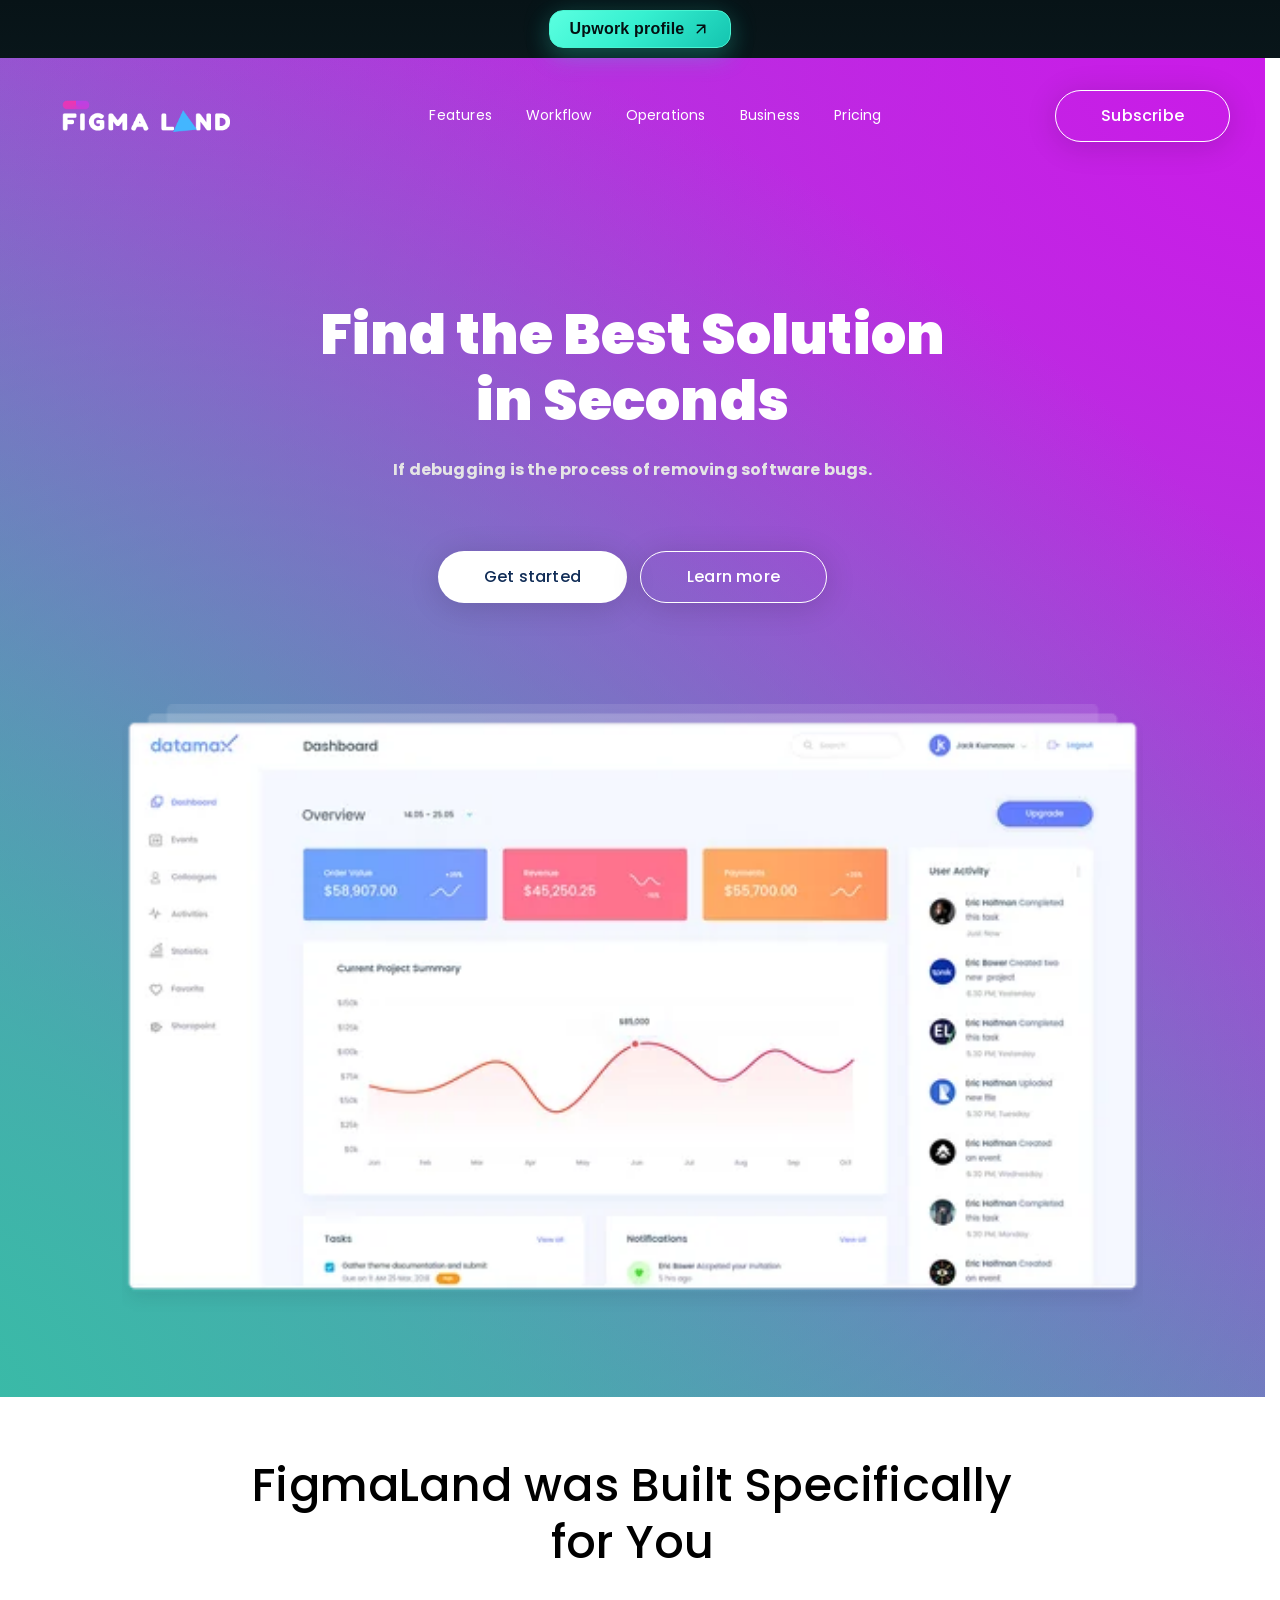
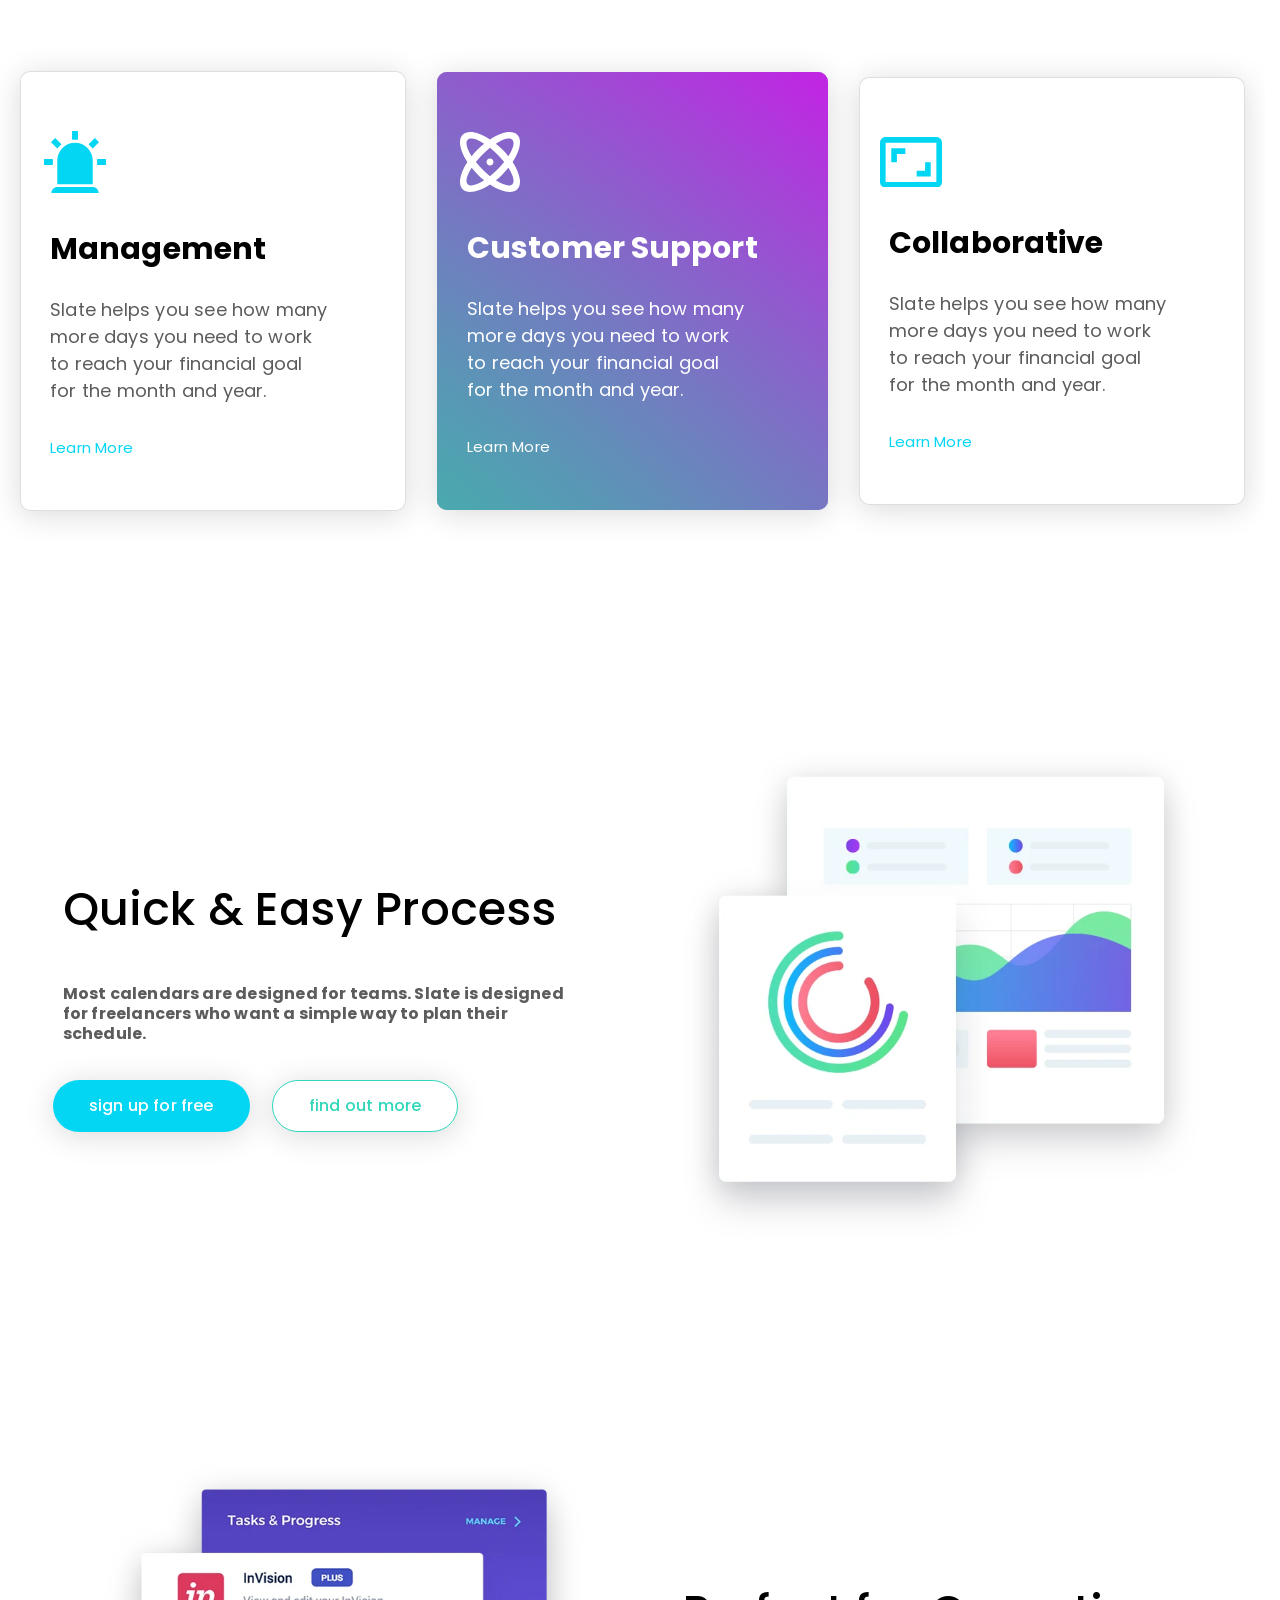
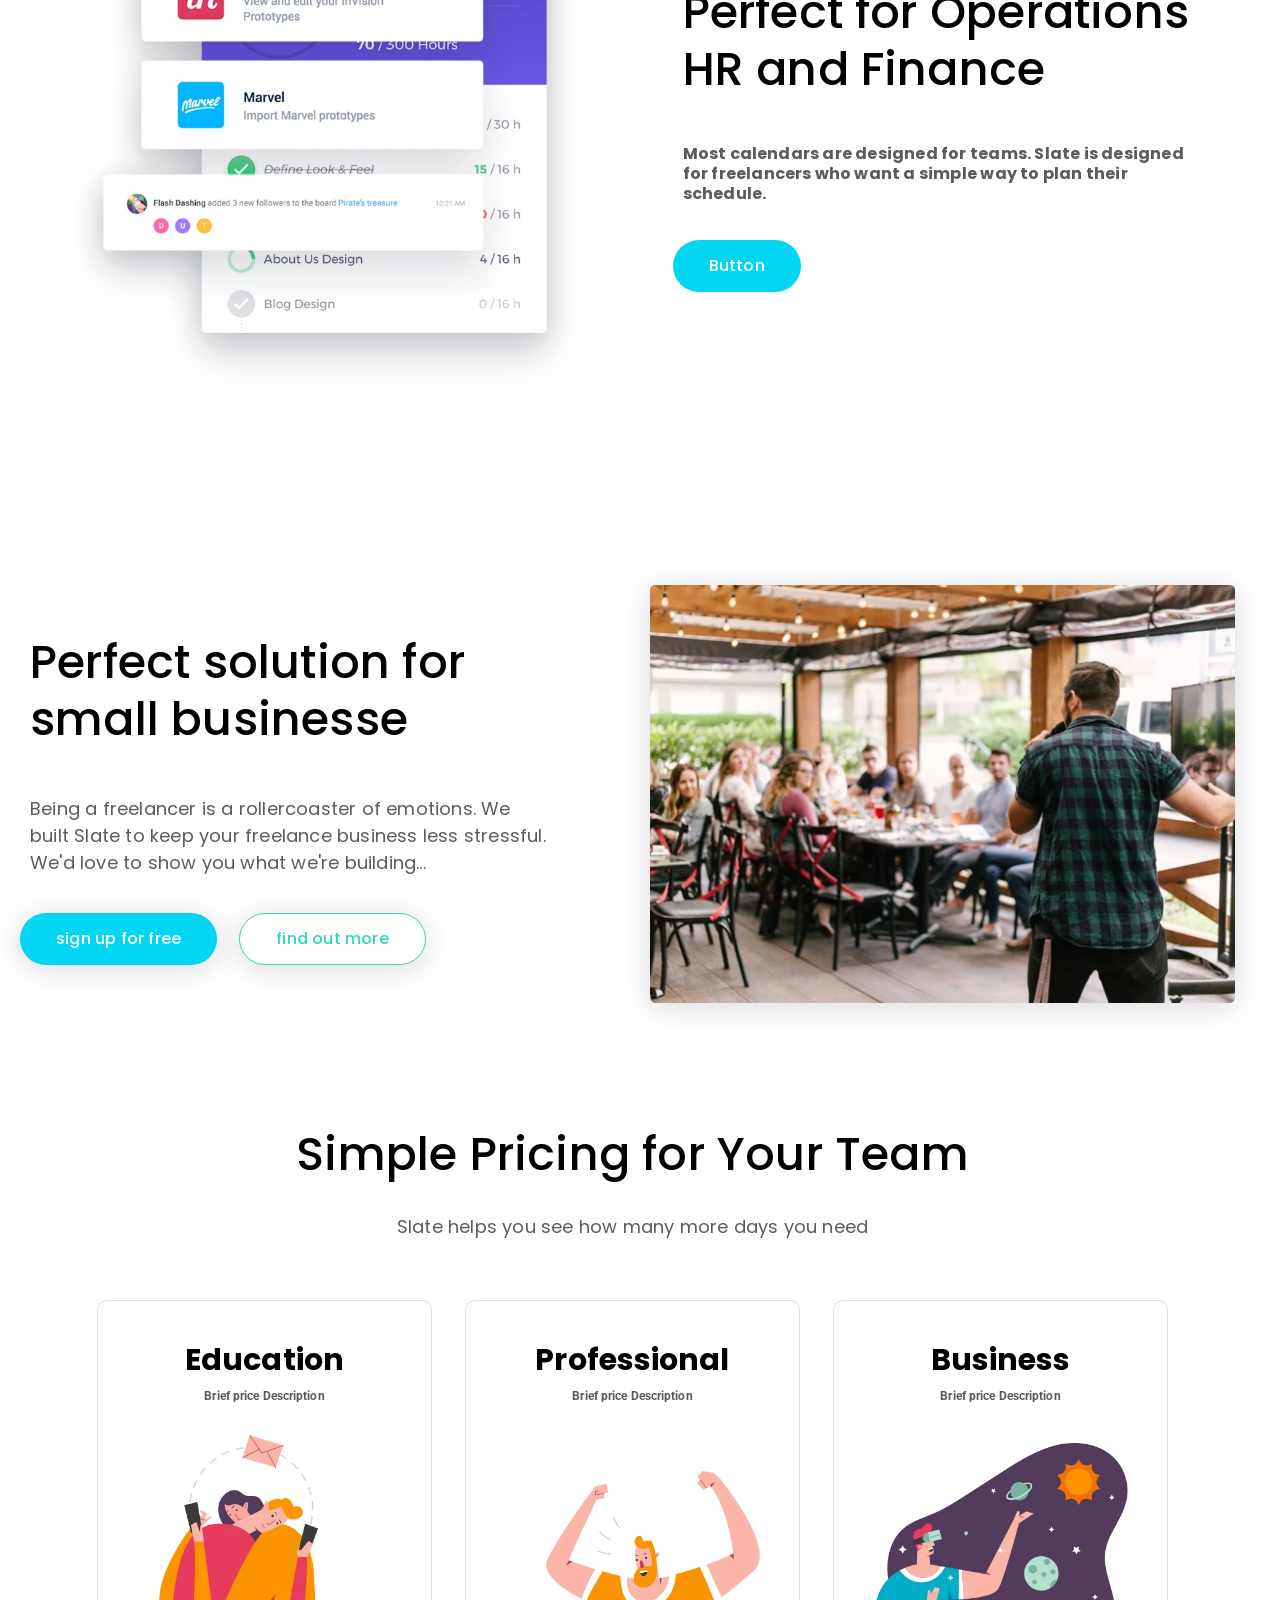
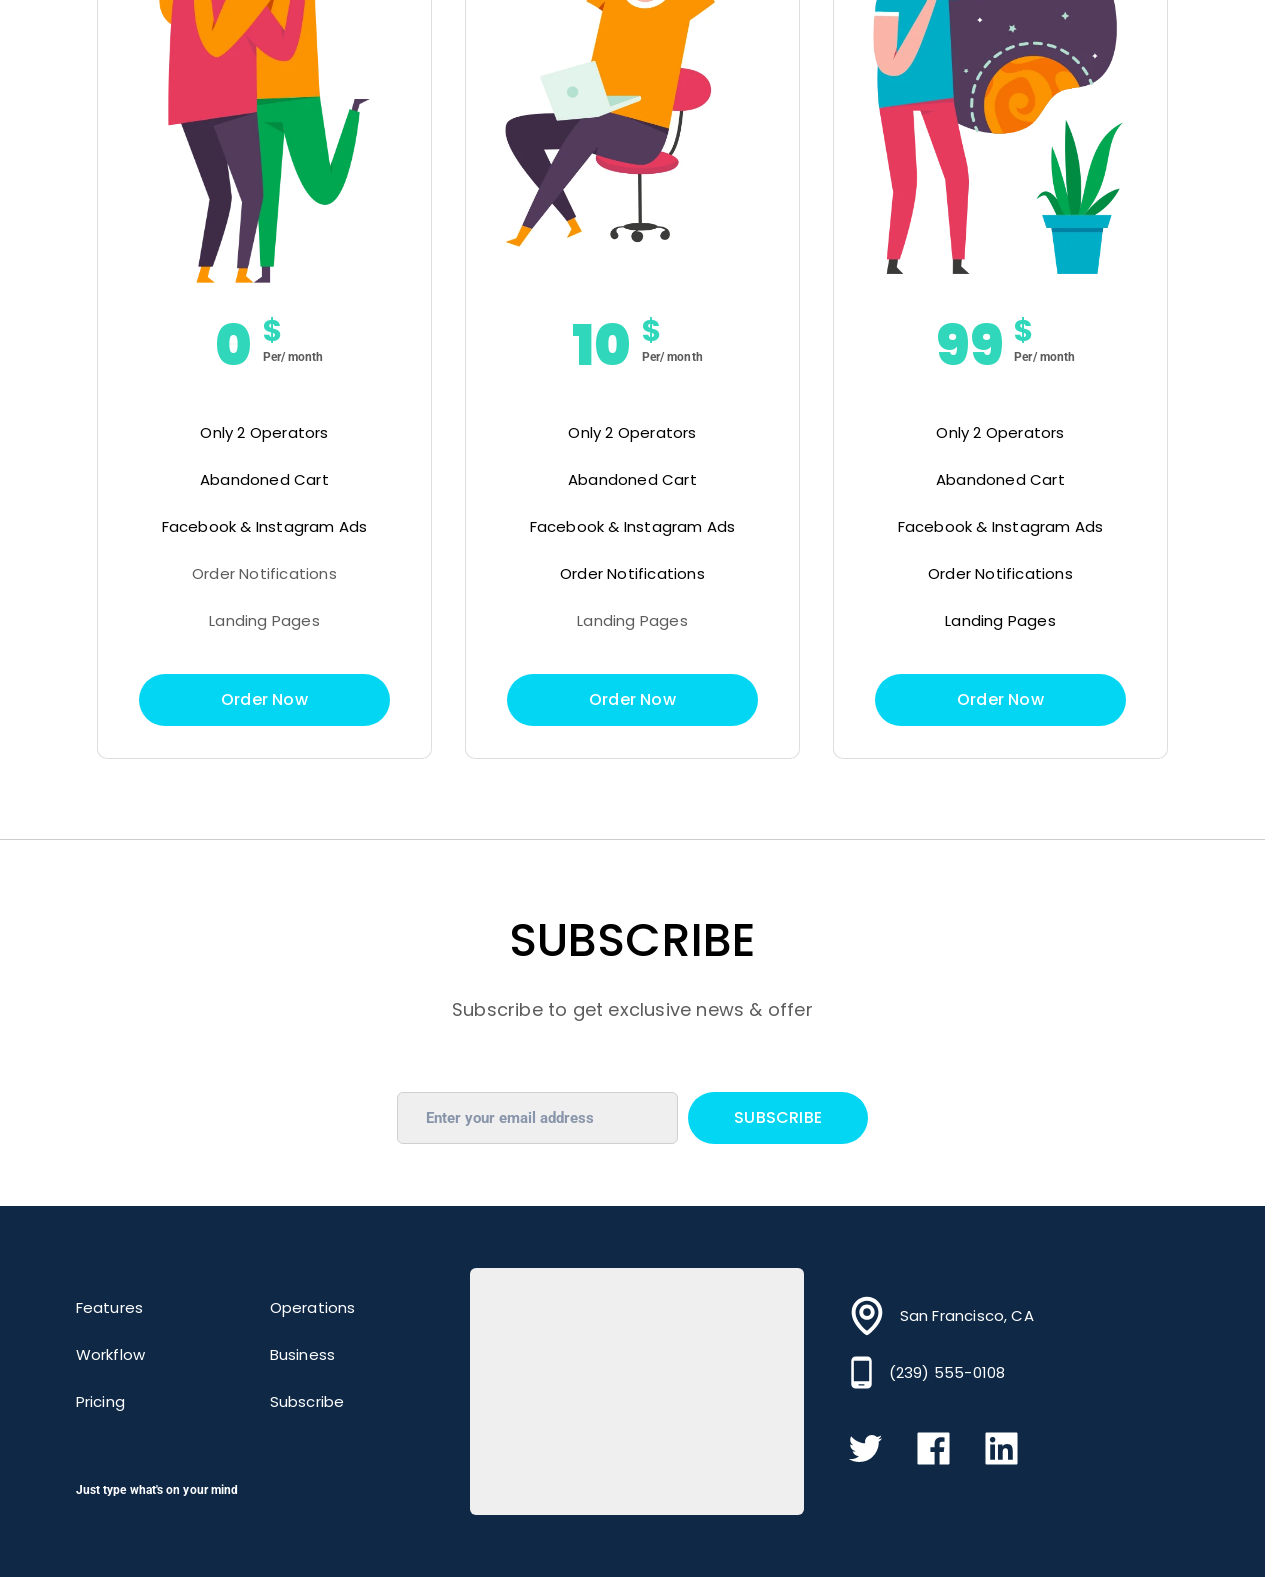
==== commit 5f1ef7bf: "feat: add figma-land Upwork profile banner" ====
--- a/figma-land/index.html
+++ b/figma-land/index.html
@@ -7,11 +7,21 @@
     <title>Figma Land</title>
     <link rel="preload" href="./assets/fonts/poppins/Poppins-500-latin-C8OXljZJ.woff2" as="font" type="font/woff2" crossorigin>
     <link rel="preload" href="./assets/fonts/poppins/Poppins-900-latin-BmL1zqjw.woff2" as="font" type="font/woff2" crossorigin media="(min-width: 992px)">
-    <script type="module" crossorigin src="./assets/js/main-B8090FfX.js"></script>
-    <link rel="stylesheet" crossorigin href="./assets/css/main-RjaWCXij.css">
+    <script type="module" crossorigin src="./assets/js/main-BTsUaaAd.js"></script>
+    <link rel="stylesheet" crossorigin href="./assets/css/main-B4pPopxl.css">
   </head>
   <body>
     <header class="o-header js--header">
+      <aside class="c-portfolio-banner js--portfolio-banner" aria-label="Portfolio preview">
+        <div class="c-portfolio-banner__inner">
+          <a class="c-button c-button__portfolio" href="https://www.upwork.com/freelancers/~01f7a4491ef9d3a3e4?mp_source=share" target="_blank" rel="noopener noreferrer" aria-label="View my Upwork profile (opens in a new tab)">
+            Upwork profile
+            <svg class="c-portfolio-banner__icon" width="18" height="18" viewBox="0 0 24 24" fill="none" stroke="currentColor" stroke-width="2" stroke-linecap="round" stroke-linejoin="round" aria-hidden="true" focusable="false">
+              <path d="M7 17 17 7M7 7h10v10"/>
+            </svg>
+          </a>
+        </div>
+      </aside>
       <div class="container-lg">
         <div class="o-header__inner">
           <div class="o-header__logo">
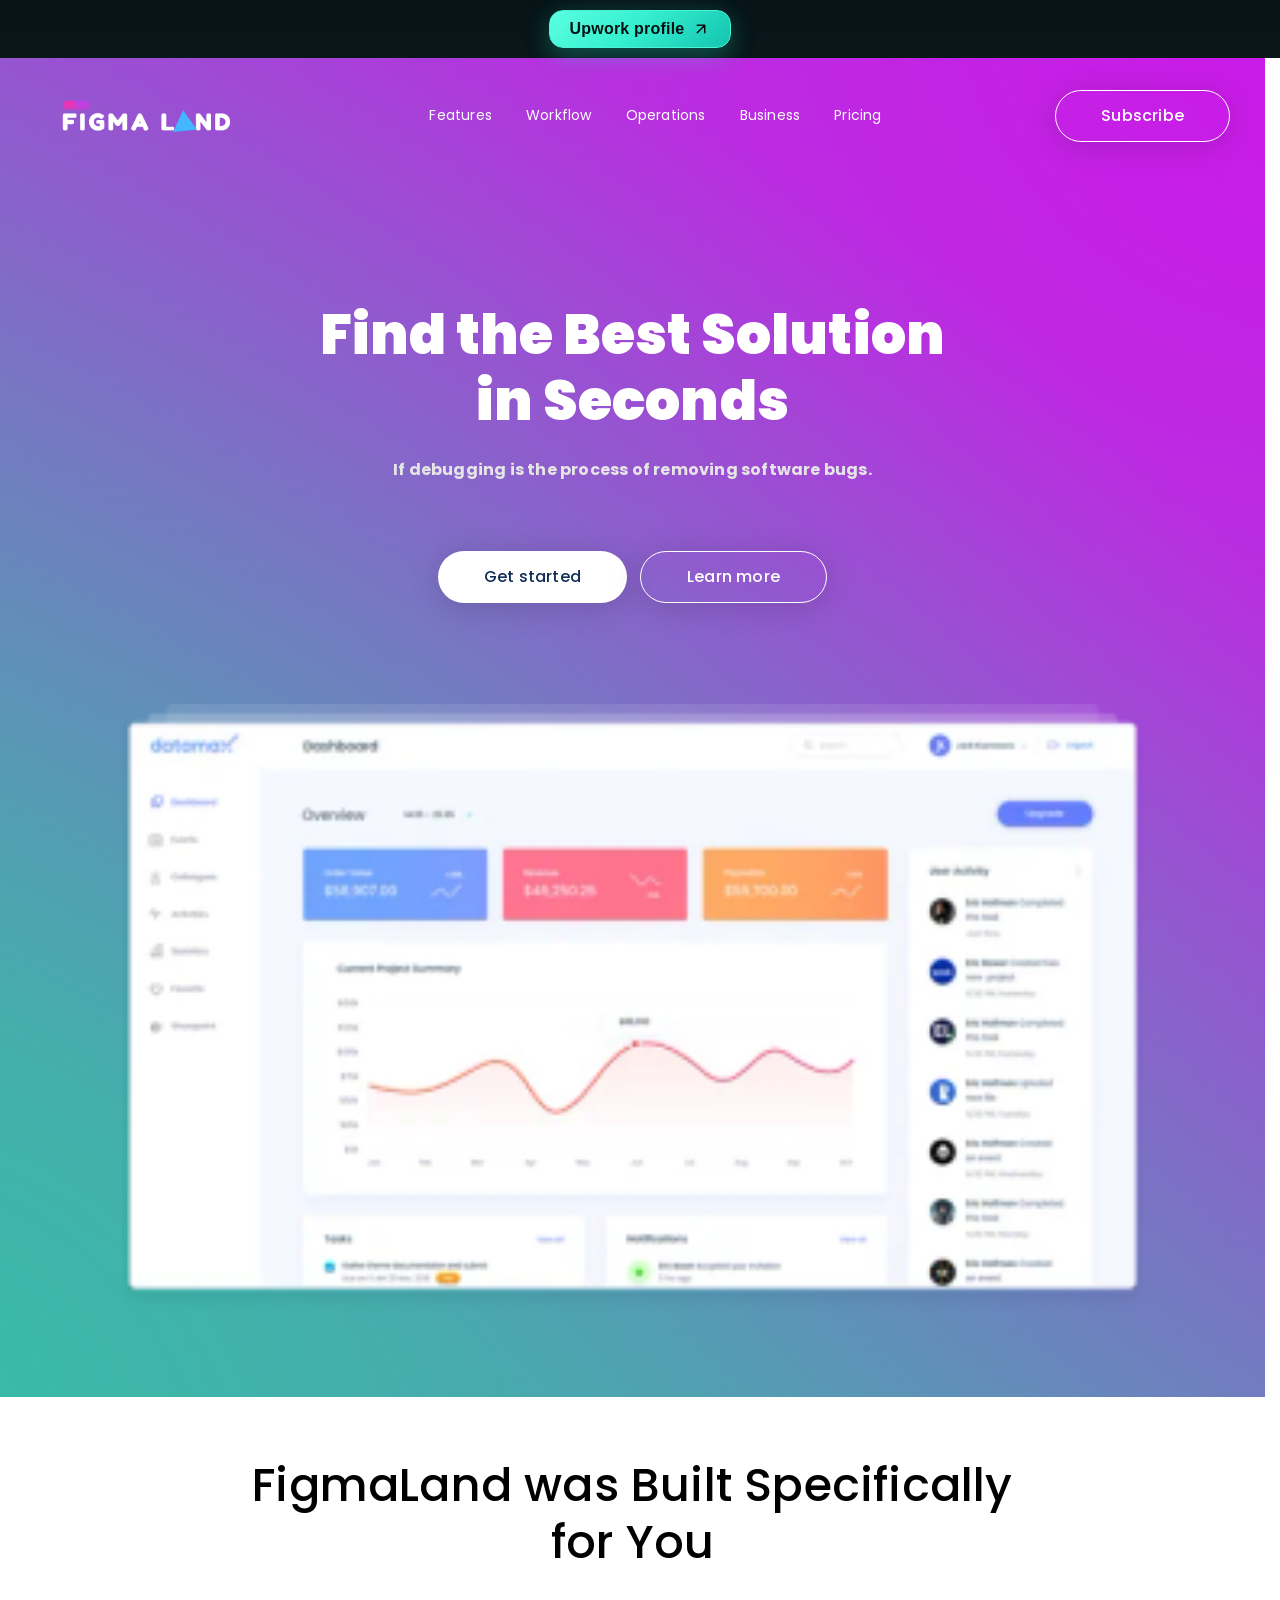
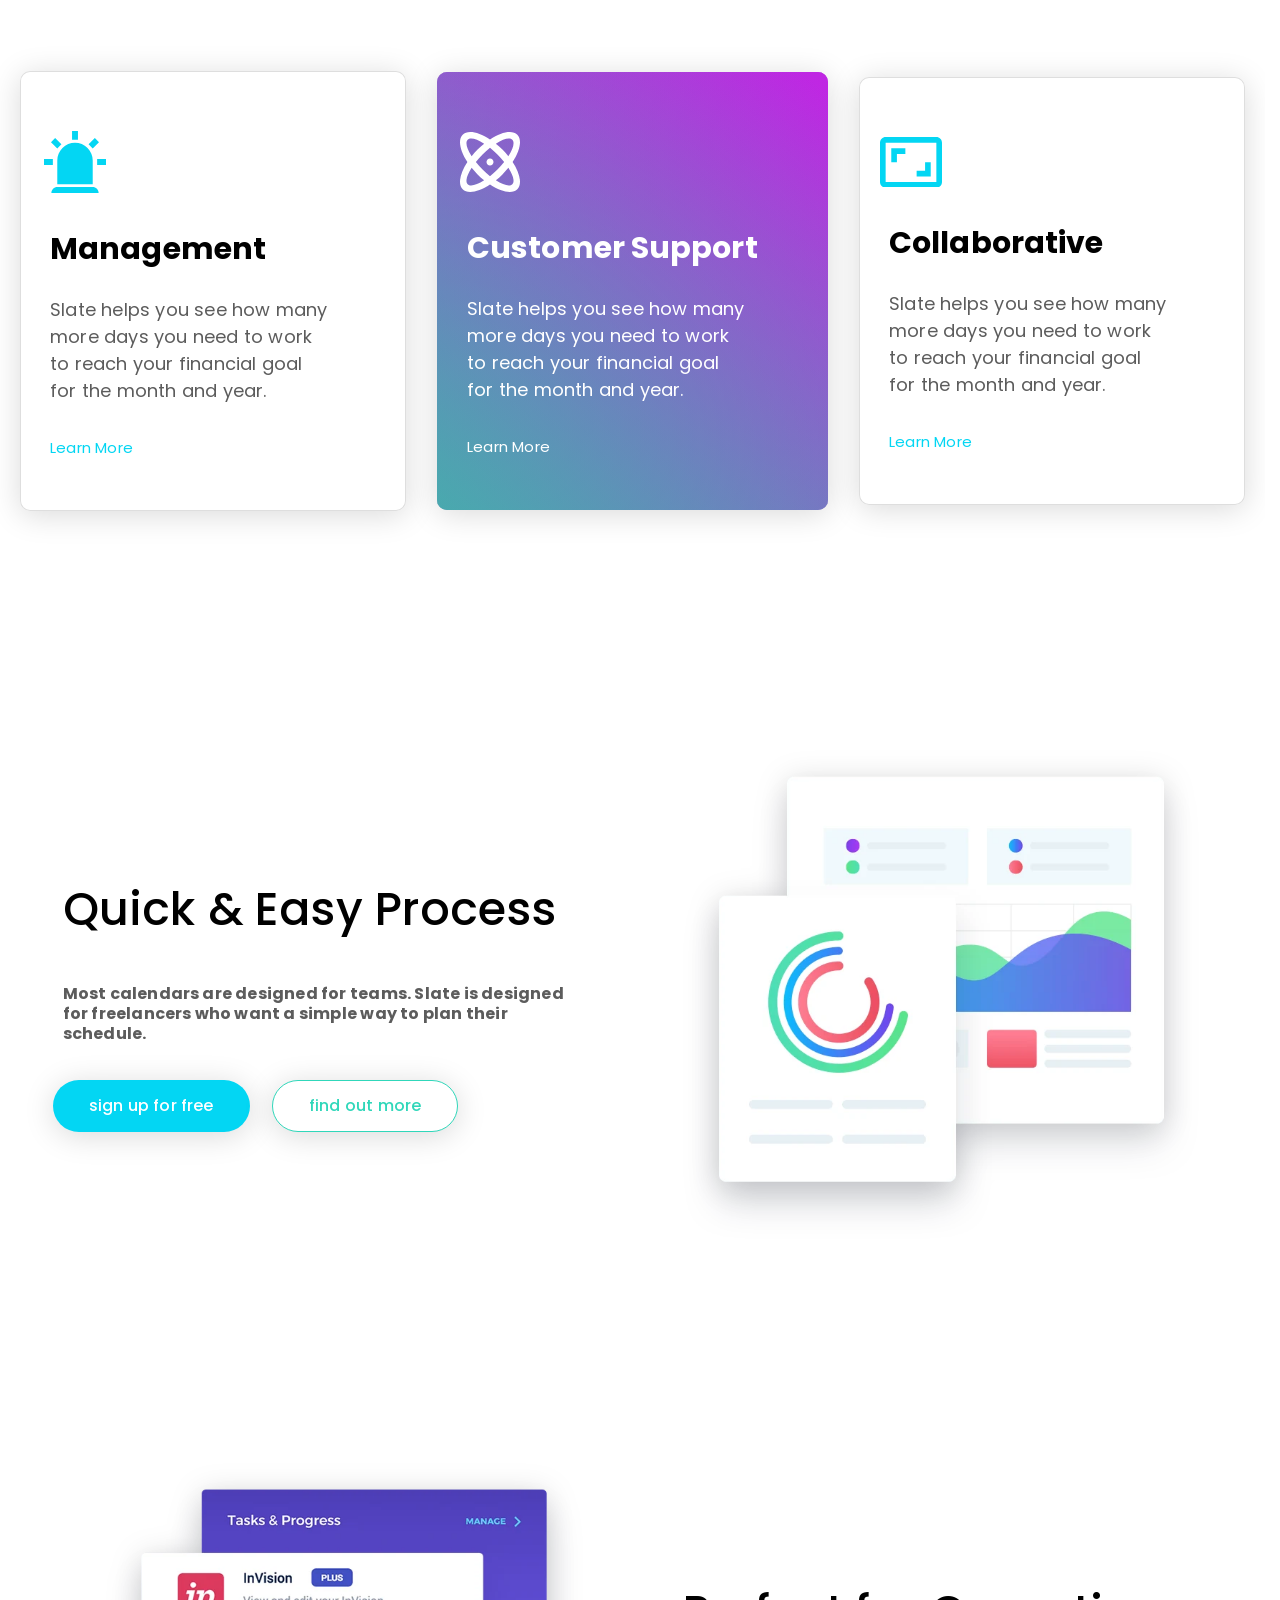
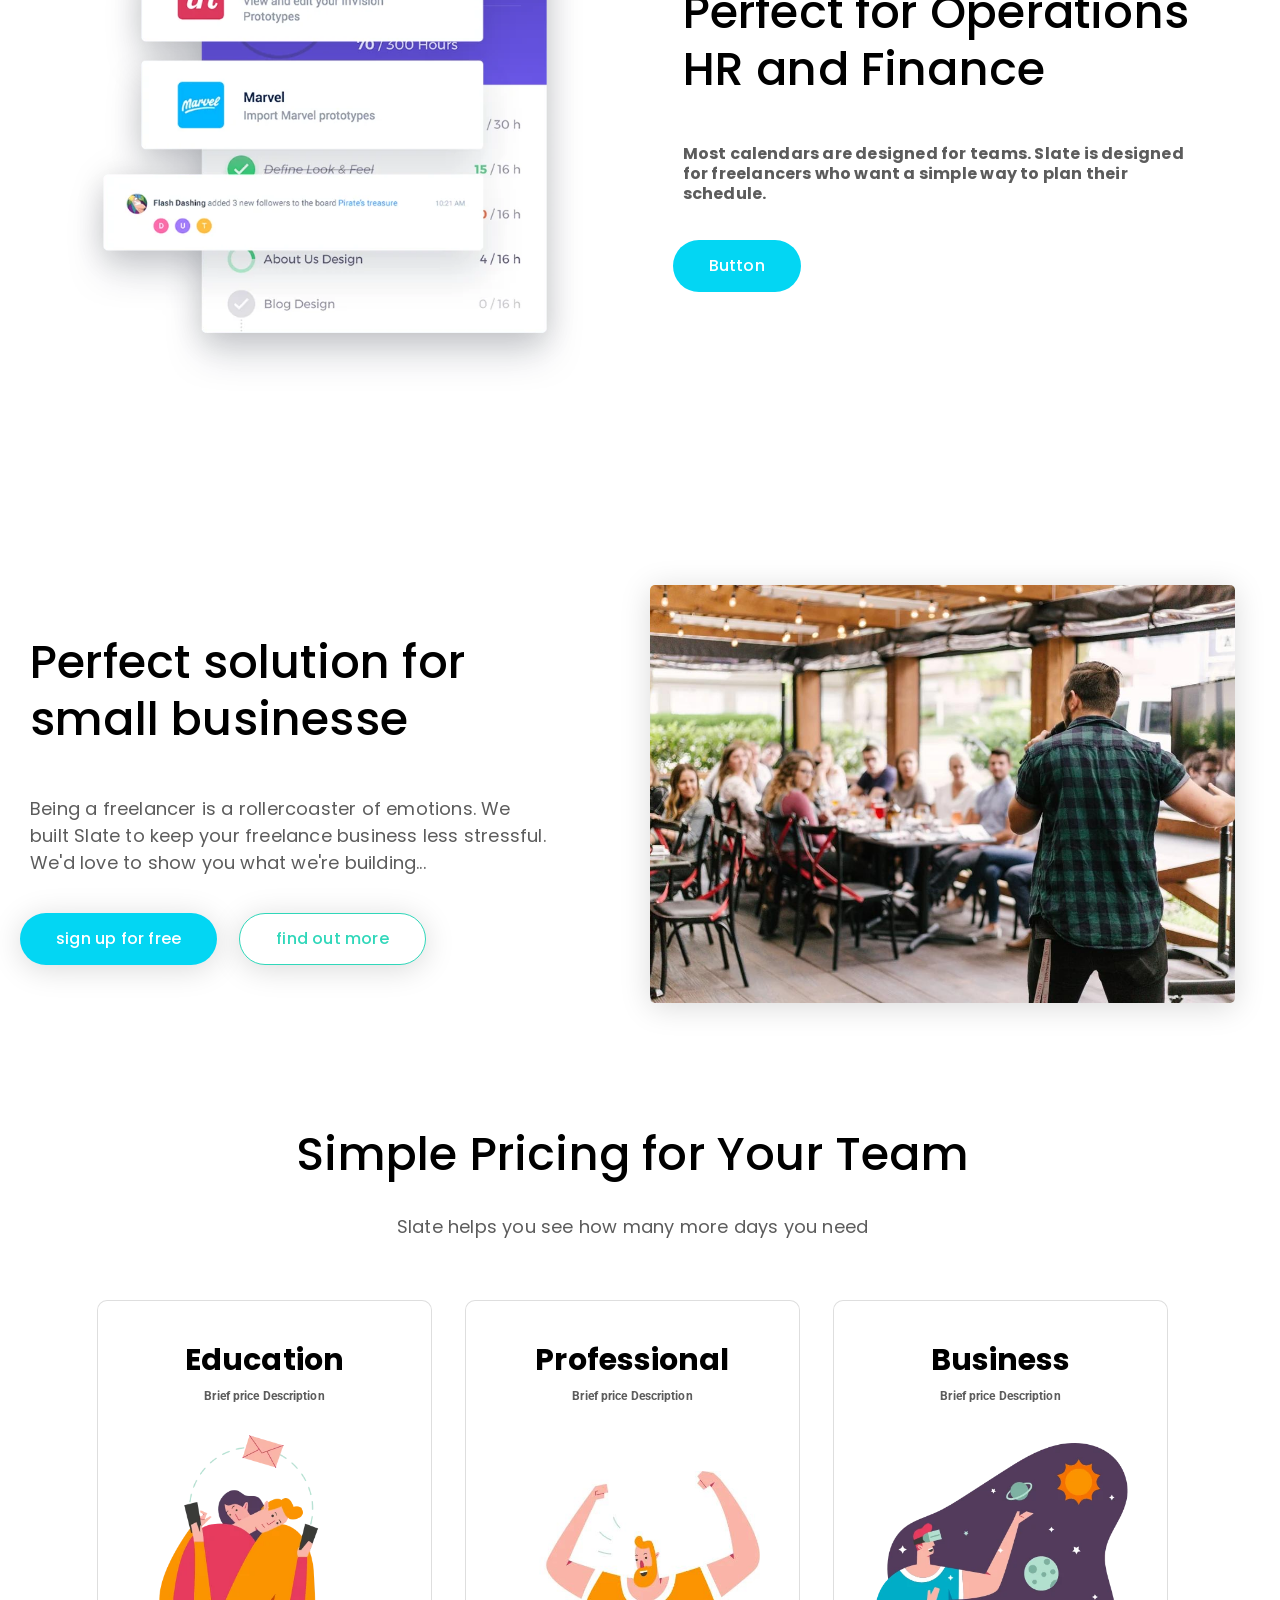
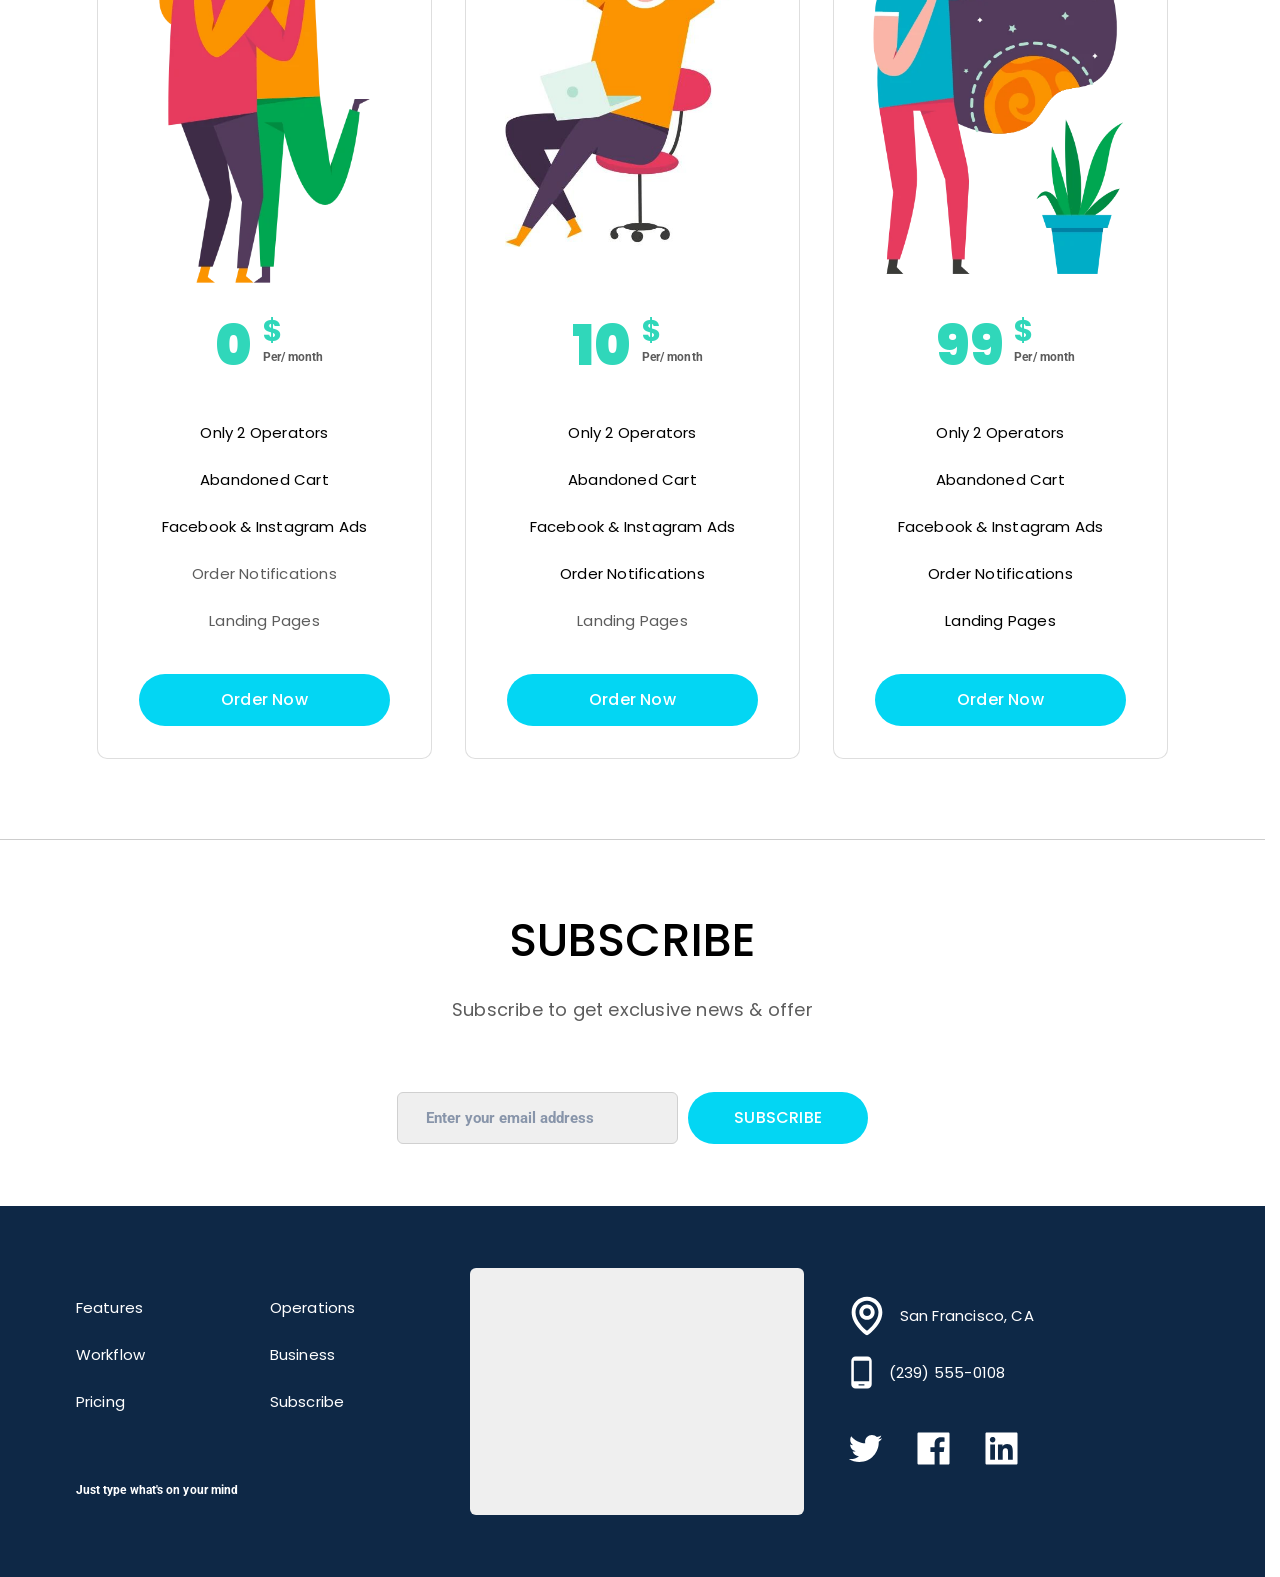
==== commit 6dc70050: "chore: freeze Figma Land as a standalone static snapshot" ====
--- a/figma-land/index.html
+++ b/figma-land/index.html
@@ -1,25 +1,21 @@
-<!DOCTYPE html>
-<html dir="ltr" lang="en">
-  <head>
+<!DOCTYPE html><html dir="ltr" lang="en"><head>
     <meta charset="utf-8">
     <meta name="viewport" content="width=device-width, initial-scale=1">
     <meta name="description" content="Find the best solution in seconds with Figma Land. Explore a simpler way to manage your work.">
     <title>Figma Land</title>
-    <link rel="preload" href="./assets/fonts/poppins/Poppins-500-latin-C8OXljZJ.woff2" as="font" type="font/woff2" crossorigin>
-    <link rel="preload" href="./assets/fonts/poppins/Poppins-900-latin-BmL1zqjw.woff2" as="font" type="font/woff2" crossorigin media="(min-width: 992px)">
-    <script type="module" crossorigin src="./assets/js/main-BTsUaaAd.js"></script>
-    <link rel="stylesheet" crossorigin href="./assets/css/main-B4pPopxl.css">
+    <link rel="icon" type="image/svg+xml" sizes="any" href="./assets/images/brand/favicon-BVvwXntO.svg">
+    <link rel="preload" href="./assets/fonts/poppins/Poppins-500-latin-C8OXljZJ.woff2" as="font" type="font/woff2" crossorigin="">
+    <link rel="preload" href="./assets/fonts/poppins/Poppins-900-latin-BmL1zqjw.woff2" as="font" type="font/woff2" crossorigin="" media="(min-width: 992px)">
+    <script type="module" crossorigin="" src="./assets/js/main-BTsUaaAd.js"></script>
+    <link rel="stylesheet" crossorigin="" href="./assets/css/main-B4pPopxl.css">
   </head>
   <body>
     <header class="o-header js--header">
       <aside class="c-portfolio-banner js--portfolio-banner" aria-label="Portfolio preview">
         <div class="c-portfolio-banner__inner">
-          <a class="c-button c-button__portfolio" href="https://www.upwork.com/freelancers/~01f7a4491ef9d3a3e4?mp_source=share" target="_blank" rel="noopener noreferrer" aria-label="View my Upwork profile (opens in a new tab)">
-            Upwork profile
-            <svg class="c-portfolio-banner__icon" width="18" height="18" viewBox="0 0 24 24" fill="none" stroke="currentColor" stroke-width="2" stroke-linecap="round" stroke-linejoin="round" aria-hidden="true" focusable="false">
-              <path d="M7 17 17 7M7 7h10v10"/>
-            </svg>
-          </a>
+          <a class="c-button c-button__portfolio" href="https://www.upwork.com/freelancers/~01f7a4491ef9d3a3e4?mp_source=share" target="_blank" rel="noopener noreferrer" aria-label="Upwork profile">Upwork profile<svg class="c-portfolio-banner__icon" width="18" height="18" viewBox="0 0 24 24" fill="none" stroke="currentColor" stroke-width="2" stroke-linecap="round" stroke-linejoin="round" aria-hidden="true" focusable="false">
+              <path d="M7 17 17 7M7 7h10v10"></path>
+            </svg></a>
         </div>
       </aside>
       <div class="container-lg">
@@ -29,13 +25,7 @@
               <img src="./assets/images/brand/logo-light-dh3G6Lu9.webp" width="281" height="54" alt="Figma Land">
             </div>
           </div>
-          <nav class="o-header__nav js--primary-nav" id="js--primary-nav" aria-label="Primary navigation">
-            <a class="o-header__link c-link js--scroll-link" href="#features">Features</a>
-            <a class="o-header__link c-link js--scroll-link" href="#workflow">Workflow</a>
-            <a class="o-header__link c-link js--scroll-link" href="#operations">Operations</a>
-            <a class="o-header__link c-link js--scroll-link" href="#business">Business</a>
-            <a class="o-header__link c-link js--scroll-link" href="#pricing">Pricing</a>
-          </nav>
+          <nav class="o-header__nav js--primary-nav" id="js--primary-nav" aria-label="Primary navigation"><a class="o-header__link c-link js--scroll-link" href="#features">Features</a><a class="o-header__link c-link js--scroll-link" href="#workflow">Workflow</a><a class="o-header__link c-link js--scroll-link" href="#operations">Operations</a><a class="o-header__link c-link js--scroll-link" href="#business">Business</a><a class="o-header__link c-link js--scroll-link" href="#pricing">Pricing</a></nav>
           <div class="o-header__actions">
             <a class="c-button c-button__outline c-button__compact c-button__shadow js--scroll-link" href="#subscribe">Subscribe</a>
             <button class="o-header__toggle js--menu-toggle" type="button" aria-expanded="false" aria-controls="js--primary-nav" aria-label="Open menu">
@@ -54,17 +44,12 @@
             <h1 class="s-hero__title" id="hero-title">
               Find the Best<br class="s-hero__break-mobile"> Solution<br class="s-hero__break"> in Seconds
             </h1>
-            <div class="s-hero__description">
-              <p>If debugging is the process of removing software bugs.</p>
-            </div>
-            <div class="s-hero__actions">
-              <a class="c-button c-button__light c-button__hero c-button__shadow js--scroll-link" href="#pricing">Get started</a>
-              <a class="c-button c-button__outline c-button__hero c-button__shadow js--scroll-link" href="#features">Learn more</a>
-            </div>
+            <div class="s-hero__description"><p>If debugging is the process of removing software bugs.</p></div>
+            <div class="s-hero__actions"><a class="c-button c-button__light c-button__hero c-button__shadow js--scroll-link" href="#pricing">Get started</a><a class="c-button c-button__outline c-button__hero c-button__shadow js--scroll-link" href="#features">Learn more</a></div>
             <div class="s-hero__screen">
-              <picture>
-                <source media="(max-width: 991px)" srcset="./assets/images/hero/dashboard-mobile-DphZDGR6.webp">
-                <img src="./assets/images/hero/dashboard-JSu3V-UA.webp" width="1100" height="645" fetchpriority="high" alt="Dashboard showing revenue, payments, project performance and recent user activity.">
+              <picture><source media="(max-width: 991px)" srcset="./assets/images/snapshot/41123d0f67e8a94f3eb16edf.webp 320w, ./assets/images/snapshot/36d33f8454fb310619f00790.webp 550w" sizes="calc(100vw - 40px)" width="550" height="323">
+                
+                <img src="./assets/images/snapshot/2f24dcb61ac1bdc2ceb7efce.webp" width="1100" height="645" fetchpriority="high" alt="Dashboard showing revenue, payments, project performance and recent user activity." srcset="./assets/images/snapshot/2e1a58e8cbd9cb19e9942f9d.webp 320w, ./assets/images/snapshot/4e2c2553794098ae4a4f9fde.webp 640w, ./assets/images/snapshot/bd2c257f003aecd1e0d19dbd.webp 960w, ./assets/images/snapshot/2f24dcb61ac1bdc2ceb7efce.webp 1100w" sizes="(max-width: 991px) calc(100vw - 40px), 1100px">
               </picture>
             </div>
           </div>
@@ -73,38 +58,28 @@
       <section class="s-features" id="features" aria-labelledby="features-title">
         <div class="container">
           <h2 class="s-features__title" id="features-title">FigmaLand was Built Specifically for You</h2>
-          <div class="s-features__cards">
-            <article class="c-feature-card">
+          <div class="s-features__cards"><article class="c-feature-card">
               <div class="c-feature-card__icon">
-                <svg width="62" height="62" aria-hidden="true"><use href="./assets/images/icons/features-Bz69c2e6.svg#management"/></svg>
+                <svg width="62" height="62" aria-hidden="true"><use href="./assets/images/icons/features-Bz69c2e6.svg#management"></use></svg>
               </div>
               <h3 class="c-feature-card__title">Management</h3>
-              <div class="c-feature-card__description">
-                <p>Slate helps you see how many more days you need to work to reach your financial goal for the month and year.</p>
-              </div>
-              <a class="c-feature-card__link js--placeholder" href="#" aria-label="Learn more about management">Learn More</a>
-            </article>
-            <article class="c-feature-card c-feature-card__highlight c-animated-gradient js--feature-gradient">
+              <div class="c-feature-card__description"><p>Slate helps you see how many more days you need to work to reach your financial goal for the month and year.</p></div>
+              <a class="c-feature-card__link js--placeholder" href="#" aria-label="Learn More">Learn More</a>
+            </article><article class="c-feature-card c-feature-card__highlight c-animated-gradient js--feature-gradient">
               <div class="c-feature-card__icon c-feature-card__icon-support">
-                <svg width="62" height="62" aria-hidden="true"><use href="./assets/images/icons/features-Bz69c2e6.svg#support"/></svg>
+                <svg width="62" height="62" aria-hidden="true"><use href="./assets/images/icons/features-Bz69c2e6.svg#support"></use></svg>
               </div>
               <h3 class="c-feature-card__title">Customer Support</h3>
-              <div class="c-feature-card__description">
-                <p>Slate helps you see how many more days you need to work to reach your financial goal for the month and year.</p>
-              </div>
-              <a class="c-feature-card__link js--placeholder" href="#" aria-label="Learn more about customer support">Learn More</a>
-            </article>
-            <article class="c-feature-card">
+              <div class="c-feature-card__description"><p>Slate helps you see how many more days you need to work to reach your financial goal for the month and year.</p></div>
+              <a class="c-feature-card__link js--placeholder" href="#" aria-label="Learn More">Learn More</a>
+            </article><article class="c-feature-card">
               <div class="c-feature-card__icon c-feature-card__icon-collaborative">
-                <svg width="62" height="50.7273" aria-hidden="true"><use href="./assets/images/icons/features-Bz69c2e6.svg#collaborative"/></svg>
+                <svg width="62" height="50.7273" aria-hidden="true"><use href="./assets/images/icons/features-Bz69c2e6.svg#collaborative"></use></svg>
               </div>
               <h3 class="c-feature-card__title">Collaborative</h3>
-              <div class="c-feature-card__description">
-                <p>Slate helps you see how many more days you need to work to reach your financial goal for the month and year.</p>
-              </div>
-              <a class="c-feature-card__link js--placeholder" href="#" aria-label="Learn more about collaborative">Learn More</a>
-            </article>
-          </div>
+              <div class="c-feature-card__description"><p>Slate helps you see how many more days you need to work to reach your financial goal for the month and year.</p></div>
+              <a class="c-feature-card__link js--placeholder" href="#" aria-label="Learn More">Learn More</a>
+            </article></div>
         </div>
       </section>
       <section class="s-content" id="workflow" aria-labelledby="workflow-title">
@@ -113,18 +88,13 @@
             <div class="s-content__body">
               <div class="s-content__text">
                 <h2 class="s-content__title" id="workflow-title">Quick &amp; Easy Process</h2>
-                <div class="s-content__description">
-                  <p>Most calendars are designed for teams. Slate is designed for freelancers who want a simple way to plan their schedule.</p>
-                </div>
-              </div>
-              <div class="s-content__actions">
-                <a class="c-button c-button__primary c-button__content c-button__shadow js--placeholder" href="#">sign up for free</a>
-                <a class="c-button c-button__secondary c-button__content c-button__shadow js--scroll-link" href="#operations">find out more</a>
-              </div>
+                <div class="s-content__description"><p class="">Most calendars are designed for teams. Slate is designed for freelancers who want a simple way to plan their schedule.</p></div>
+              </div>
+              <div class="s-content__actions"><a class="c-button c-button__primary c-button__content c-button__shadow js--placeholder" href="#">sign up for free</a><a class="c-button c-button__secondary c-button__content c-button__shadow js--scroll-link" href="#operations">find out more</a></div>
             </div>
             <div class="s-content__media">
               <div class="s-content__image">
-                <img src="./assets/images/content/workflow-WpZ6A9zy.webp" width="720" height="664" loading="lazy" decoding="async" alt="Analytics dashboard with activity rings and a performance chart.">
+                <img src="./assets/images/snapshot/479a2a611bdc9cf66221f7c0.webp" width="720" height="664" loading="lazy" decoding="async" alt="Analytics dashboard with activity rings and a performance chart." srcset="./assets/images/snapshot/dae219387ece5864f3b3fd19.webp 320w, ./assets/images/snapshot/d6a056eab936a9939ad27f84.webp 640w, ./assets/images/snapshot/479a2a611bdc9cf66221f7c0.webp 720w" sizes="(max-width: 991px) calc(100vw - 40px), 720px">
               </div>
             </div>
           </div>
@@ -135,21 +105,14 @@
           <div class="s-content__inner">
             <div class="s-content__body">
               <div class="s-content__text">
-                <h2 class="s-content__title" id="operations-title">
-                  <span class="s-content__mobile">OpenType features and Variable fonts</span>
-                  <span class="s-content__desktop">Perfect for Operations HR and Finance</span>
-                </h2>
-                <div class="s-content__description">
-                  <p>Most calendars are designed for teams. Slate is designed for freelancers who want a simple way to plan their schedule.</p>
-                </div>
-              </div>
-              <div class="s-content__actions">
-                <a class="c-button c-button__primary c-button__content js--placeholder" href="#">Button</a>
-              </div>
+                <h2 class="s-content__title" id="operations-title"><span class="s-content__mobile">OpenType features and Variable fonts</span><span class="s-content__desktop">Perfect for Operations HR and Finance</span></h2>
+                <div class="s-content__description"><p class="">Most calendars are designed for teams. Slate is designed for freelancers who want a simple way to plan their schedule.</p></div>
+              </div>
+              <div class="s-content__actions"><a class="c-button c-button__primary c-button__content js--placeholder" href="#">Button</a></div>
             </div>
             <div class="s-content__media">
               <div class="s-content__image">
-                <img src="./assets/images/content/operations-IR4TufNn.webp" width="709" height="709" loading="lazy" decoding="async" alt="Task and progress dashboard with InVision and Marvel integrations and a team notification.">
+                <img src="./assets/images/snapshot/ed44996cb1fd74420ad4e2b2.webp" width="709" height="709" loading="lazy" decoding="async" alt="Task and progress dashboard with InVision and Marvel integrations and a team notification." srcset="./assets/images/snapshot/d1539340f9f8d716134e3be8.webp 320w, ./assets/images/snapshot/4fcb072ca5d183646e1ac356.webp 640w, ./assets/images/snapshot/ed44996cb1fd74420ad4e2b2.webp 709w" sizes="(max-width: 991px) calc(100vw - 40px), 720px">
               </div>
             </div>
           </div>
@@ -161,21 +124,15 @@
             <div class="s-content__body">
               <div class="s-content__text">
                 <h2 class="s-content__title" id="business-title">Perfect solution for small businesse</h2>
-                <div class="s-content__description">
-                  <p class="s-content__mobile">Being a freelancer is a rollercoaster of emotions. We built Slate to keep your freelance business less stressful....</p>
-                  <p class="s-content__desktop">Being a freelancer is a rollercoaster of emotions. We built Slate to keep your freelance business less stressful. We'd love to show you what we're building...</p>
-                </div>
-              </div>
-              <div class="s-content__actions">
-                <a class="c-button c-button__primary c-button__content c-button__shadow js--placeholder" href="#">sign up for free</a>
-                <a class="c-button c-button__secondary c-button__content c-button__shadow js--placeholder" href="#">find out more</a>
-              </div>
+                <div class="s-content__description"><p class="s-content__mobile">Being a freelancer is a rollercoaster of emotions. We built Slate to keep your freelance business less stressful....</p><p class="s-content__desktop">Being a freelancer is a rollercoaster of emotions. We built Slate to keep your freelance business less stressful. We'd love to show you what we're building...</p></div>
+              </div>
+              <div class="s-content__actions"><a class="c-button c-button__primary c-button__content c-button__shadow js--placeholder" href="#">sign up for free</a><a class="c-button c-button__secondary c-button__content c-button__shadow js--placeholder" href="#">find out more</a></div>
             </div>
             <div class="s-content__media">
               <div class="s-content__image">
-                <picture>
-                  <source media="(max-width: 991px)" srcset="./assets/images/content/business-mobile-DPUWlEoi.webp">
-                  <img src="./assets/images/content/business-BCDPt8r5.webp" width="1200" height="800" loading="lazy" decoding="async" alt="A speaker presenting to a group at a small business meetup.">
+                <picture><source media="(max-width: 991px)" srcset="./assets/images/snapshot/37ee43b94ec1ef9ff8c7d042.webp 320w, ./assets/images/snapshot/c14d7bf18ca8d84fa79f2f3a.webp 640w" sizes="calc(100vw - 40px)" width="640" height="427">
+                  
+                  <img src="./assets/images/snapshot/585af30085ad54fadd2b6026.webp" width="1200" height="800" loading="lazy" decoding="async" alt="A speaker presenting to a group at a small business meetup." srcset="./assets/images/snapshot/be96ed49bb2d0dfecab42254.webp 320w, ./assets/images/snapshot/37cdfb5222c1b0319f73a3bc.webp 640w, ./assets/images/snapshot/676800a1eb81dfc0d2e05d2f.webp 960w, ./assets/images/snapshot/585af30085ad54fadd2b6026.webp 1200w" sizes="(max-width: 991px) calc(100vw - 40px), 1200px">
                 </picture>
               </div>
             </div>
@@ -185,89 +142,65 @@
       <section class="s-pricing" id="pricing" aria-labelledby="pricing-title">
         <div class="container">
           <h2 class="s-pricing__title" id="pricing-title">Simple Pricing for Your Team</h2>
-          <div class="s-pricing__description">
-            <p>Slate helps you see how many more days you need</p>
-          </div>
-          <div class="s-pricing__cards">
-            <article class="c-pricing-card" aria-labelledby="pricing-education-title">
+          <div class="s-pricing__description"><p>Slate helps you see how many more days you need</p></div>
+          <div class="s-pricing__cards"><article class="c-pricing-card" aria-labelledby="pricing-plan-0-title">
               <div class="c-pricing-card__heading">
-                <h3 class="c-pricing-card__title" id="pricing-education-title">Education</h3>
+                <h3 class="c-pricing-card__title" id="pricing-plan-0-title">Education</h3>
                 <div class="c-pricing-card__description"><p>Brief price Description</p></div>
               </div>
               <div class="c-pricing-card__image">
-                <img src="./assets/images/pricing/education-BODKNkkq.webp" width="336" height="711" loading="lazy" decoding="async" alt="">
-              </div>
-              <div class="c-pricing-card__price" aria-label="$0 per month">
+                <img src="./assets/images/snapshot/bab2ee81fb15769e11eef144.webp" width="336" height="711" loading="lazy" decoding="async" alt="" srcset="./assets/images/snapshot/e1856e1e06fca8b291796241.webp 320w, ./assets/images/snapshot/bab2ee81fb15769e11eef144.webp 336w" sizes="(max-width: 991px) calc(100vw - 40px), 524px">
+              </div>
+              <div class="c-pricing-card__price" aria-label="$0 Per/ month">
                 <span class="c-pricing-card__amount" aria-hidden="true">0</span>
                 <div aria-hidden="true">
                   <span class="c-pricing-card__currency">$</span>
                   <span class="c-pricing-card__period">Per/ month</span>
                 </div>
               </div>
-              <ul class="c-pricing-card__features" aria-label="Education plan features">
-                <li>Only 2 Operators</li>
-                <li>Abandoned Cart</li>
-                <li>Facebook &amp; Instagram Ads</li>
-                <li class="c-pricing-card__feature--unavailable"><span class="sr-only">Not included: </span>Order Notifications</li>
-                <li class="c-pricing-card__feature--unavailable"><span class="sr-only">Not included: </span>Landing Pages</li>
-              </ul>
+              <ul class="c-pricing-card__features" aria-label="Education plan features"><li>Only 2 Operators</li><li>Abandoned Cart</li><li>Facebook &amp; Instagram Ads</li><li class="c-pricing-card__feature--unavailable"><span class="sr-only">Not included: </span>Order Notifications</li><li class="c-pricing-card__feature--unavailable"><span class="sr-only">Not included: </span>Landing Pages</li></ul>
               <div class="c-pricing-card__actions">
-                <a class="c-button c-button__primary c-button__pricing js--placeholder" href="#" aria-label="Order the Education plan">Order Now</a>
-              </div>
-            </article>
-            <article class="c-pricing-card" aria-labelledby="pricing-professional-title">
+                <a class="c-button c-button__primary c-button__pricing js--placeholder" href="#" aria-label="Order Now: Education">Order Now</a>
+              </div>
+            </article><article class="c-pricing-card" aria-labelledby="pricing-plan-1-title">
               <div class="c-pricing-card__heading">
-                <h3 class="c-pricing-card__title" id="pricing-professional-title">Professional</h3>
+                <h3 class="c-pricing-card__title" id="pricing-plan-1-title">Professional</h3>
                 <div class="c-pricing-card__description"><p>Brief price Description</p></div>
               </div>
               <div class="c-pricing-card__image">
-                <img src="./assets/images/pricing/professional-DNjPQ1RZ.webp" width="473" height="698" loading="lazy" decoding="async" alt="">
-              </div>
-              <div class="c-pricing-card__price" aria-label="$10 per month">
+                <img src="./assets/images/snapshot/25e210ea39228b970b620f4a.webp" width="473" height="698" loading="lazy" decoding="async" alt="" srcset="./assets/images/snapshot/1c483d81993138582c30e4c0.webp 320w, ./assets/images/snapshot/25e210ea39228b970b620f4a.webp 473w" sizes="(max-width: 991px) calc(100vw - 40px), 524px">
+              </div>
+              <div class="c-pricing-card__price" aria-label="$10 Per/ month">
                 <span class="c-pricing-card__amount" aria-hidden="true">10</span>
                 <div aria-hidden="true">
                   <span class="c-pricing-card__currency">$</span>
                   <span class="c-pricing-card__period">Per/ month</span>
                 </div>
               </div>
-              <ul class="c-pricing-card__features" aria-label="Professional plan features">
-                <li>Only 2 Operators</li>
-                <li>Abandoned Cart</li>
-                <li>Facebook &amp; Instagram Ads</li>
-                <li>Order Notifications</li>
-                <li class="c-pricing-card__feature--unavailable"><span class="sr-only">Not included: </span>Landing Pages</li>
-              </ul>
+              <ul class="c-pricing-card__features" aria-label="Professional plan features"><li>Only 2 Operators</li><li>Abandoned Cart</li><li>Facebook &amp; Instagram Ads</li><li>Order Notifications</li><li class="c-pricing-card__feature--unavailable"><span class="sr-only">Not included: </span>Landing Pages</li></ul>
               <div class="c-pricing-card__actions">
-                <a class="c-button c-button__primary c-button__pricing js--placeholder" href="#" aria-label="Order the Professional plan">Order Now</a>
-              </div>
-            </article>
-            <article class="c-pricing-card" aria-labelledby="pricing-business-title">
+                <a class="c-button c-button__primary c-button__pricing js--placeholder" href="#" aria-label="Order Now: Professional">Order Now</a>
+              </div>
+            </article><article class="c-pricing-card" aria-labelledby="pricing-plan-2-title">
               <div class="c-pricing-card__heading">
-                <h3 class="c-pricing-card__title" id="pricing-business-title">Business</h3>
+                <h3 class="c-pricing-card__title" id="pricing-plan-2-title">Business</h3>
                 <div class="c-pricing-card__description"><p>Brief price Description</p></div>
               </div>
               <div class="c-pricing-card__image">
-                <img src="./assets/images/pricing/business-BGViwIOB.webp" width="426" height="719" loading="lazy" decoding="async" alt="">
-              </div>
-              <div class="c-pricing-card__price" aria-label="$99 per month">
+                <img src="./assets/images/snapshot/aa343732967de7d95932c719.webp" width="426" height="719" loading="lazy" decoding="async" alt="" srcset="./assets/images/snapshot/77690bba3593fbd176cc41b7.webp 320w, ./assets/images/snapshot/aa343732967de7d95932c719.webp 426w" sizes="(max-width: 991px) calc(100vw - 40px), 524px">
+              </div>
+              <div class="c-pricing-card__price" aria-label="$99 Per/ month">
                 <span class="c-pricing-card__amount" aria-hidden="true">99</span>
                 <div aria-hidden="true">
                   <span class="c-pricing-card__currency">$</span>
                   <span class="c-pricing-card__period">Per/ month</span>
                 </div>
               </div>
-              <ul class="c-pricing-card__features" aria-label="Business plan features">
-                <li>Only 2 Operators</li>
-                <li>Abandoned Cart</li>
-                <li>Facebook &amp; Instagram Ads</li>
-                <li>Order Notifications</li>
-                <li>Landing Pages</li>
-              </ul>
+              <ul class="c-pricing-card__features" aria-label="Business plan features"><li>Only 2 Operators</li><li>Abandoned Cart</li><li>Facebook &amp; Instagram Ads</li><li>Order Notifications</li><li>Landing Pages</li></ul>
               <div class="c-pricing-card__actions">
-                <a class="c-button c-button__primary c-button__pricing js--placeholder" href="#" aria-label="Order the Business plan">Order Now</a>
-              </div>
-            </article>
-          </div>
+                <a class="c-button c-button__primary c-button__pricing js--placeholder" href="#" aria-label="Order Now: Business">Order Now</a>
+              </div>
+            </article></div>
         </div>
       </section>
       <section class="s-subscribe" id="subscribe" aria-labelledby="subscribe-title">
@@ -275,19 +208,17 @@
           <div class="s-subscribe__inner">
             <div class="s-subscribe__text">
               <h2 class="s-subscribe__title" id="subscribe-title">SUBSCRIBE</h2>
-              <div class="s-subscribe__description" id="subscribe-description">
-                <p>Subscribe to get exclusive news &amp; offer</p>
-              </div>
+              <div class="s-subscribe__description" id="subscribe-description"><p>Subscribe to get exclusive news &amp; offer</p></div>
             </div>
             <form class="s-subscribe__form js--subscribe-form" method="post" aria-describedby="subscribe-description">
               <div class="s-subscribe__fields">
                 <div class="s-subscribe__field">
                   <label class="sr-only" for="subscribe-email">Email address</label>
-                  <input class="c-input" id="subscribe-email" name="email" type="email" autocomplete="email" placeholder="Enter your email address" required>
+                  <input class="c-input" id="subscribe-email" name="email" type="email" autocomplete="email" placeholder="Enter your email address" required="">
                 </div>
                 <button class="c-button c-button__subscribe" type="submit">Subscribe</button>
               </div>
-              <div class="s-subscribe__status js--subscribe-status" role="status" hidden></div>
+              <div class="s-subscribe__status js--subscribe-status" role="status" hidden=""></div>
             </form>
           </div>
         </div>
@@ -312,31 +243,32 @@
             <div class="o-footer__caption"><p>Just type what's on your mind</p></div>
           </div>
           <div class="o-footer__map">
-            <iframe src="https://maps.google.com/maps?q=San%20Francisco%2C%20CA&amp;ll=37.7749%2C-122.4194&amp;z=14&amp;output=embed" title="Interactive Google Map of San Francisco, California" width="334" height="247" loading="lazy" allowfullscreen referrerpolicy="strict-origin-when-cross-origin"></iframe>
+            <iframe src="https://maps.google.com/maps?q=San%20Francisco%2C%20CA&amp;z=14&amp;output=embed" title="Interactive Google Map of San Francisco, CA" width="334" height="247" loading="lazy" allowfullscreen="" referrerpolicy="strict-origin-when-cross-origin"></iframe>
           </div>
           <address class="o-footer__contacts">
             <div class="o-footer__contact">
-              <svg width="46" height="46" aria-hidden="true"><use href="./assets/images/icons/footer-CkkJYfHQ.svg#location"/></svg>
+              <svg width="46" height="46" aria-hidden="true"><use href="./assets/images/icons/footer-CkkJYfHQ.svg#location"></use></svg>
               <a class="o-footer__link c-link" href="https://www.google.com/maps/search/?api=1&amp;query=San%20Francisco%2C%20CA" target="_blank" rel="noopener noreferrer">San Francisco, CA</a>
             </div>
             <div class="o-footer__contact">
-              <svg width="35" height="35" aria-hidden="true"><use href="./assets/images/icons/footer-CkkJYfHQ.svg#phone"/></svg>
+              <svg width="35" height="35" aria-hidden="true"><use href="./assets/images/icons/footer-CkkJYfHQ.svg#phone"></use></svg>
               <a class="o-footer__link c-link" href="tel:+12395550108">(239) 555-0108</a>
             </div>
             <div class="o-footer__socials" role="group" aria-label="Social media">
               <a class="o-footer__social js--placeholder" href="#" aria-label="Twitter">
-                <svg width="41" height="41" aria-hidden="true"><use href="./assets/images/icons/footer-CkkJYfHQ.svg#twitter"/></svg>
+                <svg width="41" height="41" aria-hidden="true"><use href="./assets/images/icons/footer-CkkJYfHQ.svg#twitter"></use></svg>
               </a>
               <a class="o-footer__social js--placeholder" href="#" aria-label="Facebook">
-                <svg width="41" height="41" aria-hidden="true"><use href="./assets/images/icons/footer-CkkJYfHQ.svg#facebook"/></svg>
+                <svg width="41" height="41" aria-hidden="true"><use href="./assets/images/icons/footer-CkkJYfHQ.svg#facebook"></use></svg>
               </a>
               <a class="o-footer__social js--placeholder" href="#" aria-label="LinkedIn">
-                <svg width="41" height="41" aria-hidden="true"><use href="./assets/images/icons/footer-CkkJYfHQ.svg#linkedin"/></svg>
+                <svg width="41" height="41" aria-hidden="true"><use href="./assets/images/icons/footer-CkkJYfHQ.svg#linkedin"></use></svg>
               </a>
             </div>
           </address>
         </div>
       </div>
     </footer>
-  </body>
-</html>
+  
+
+</body></html>
